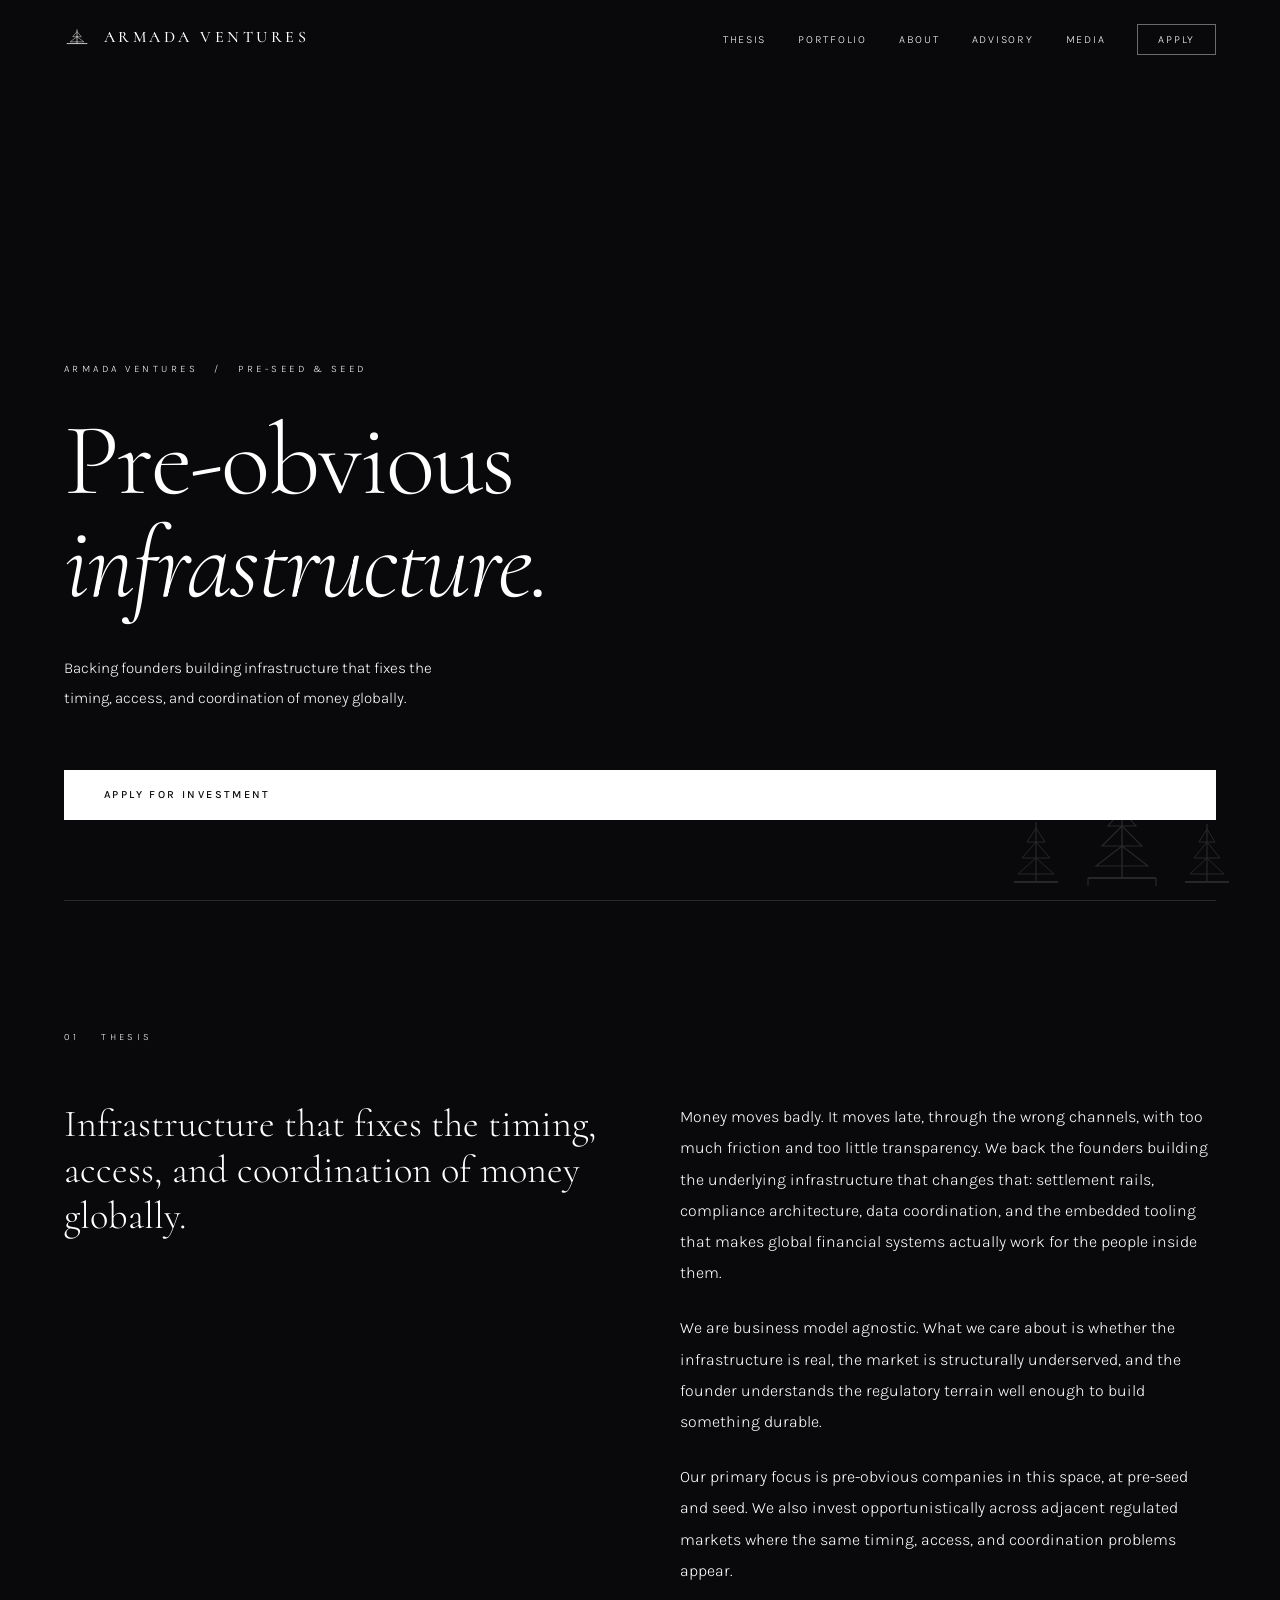
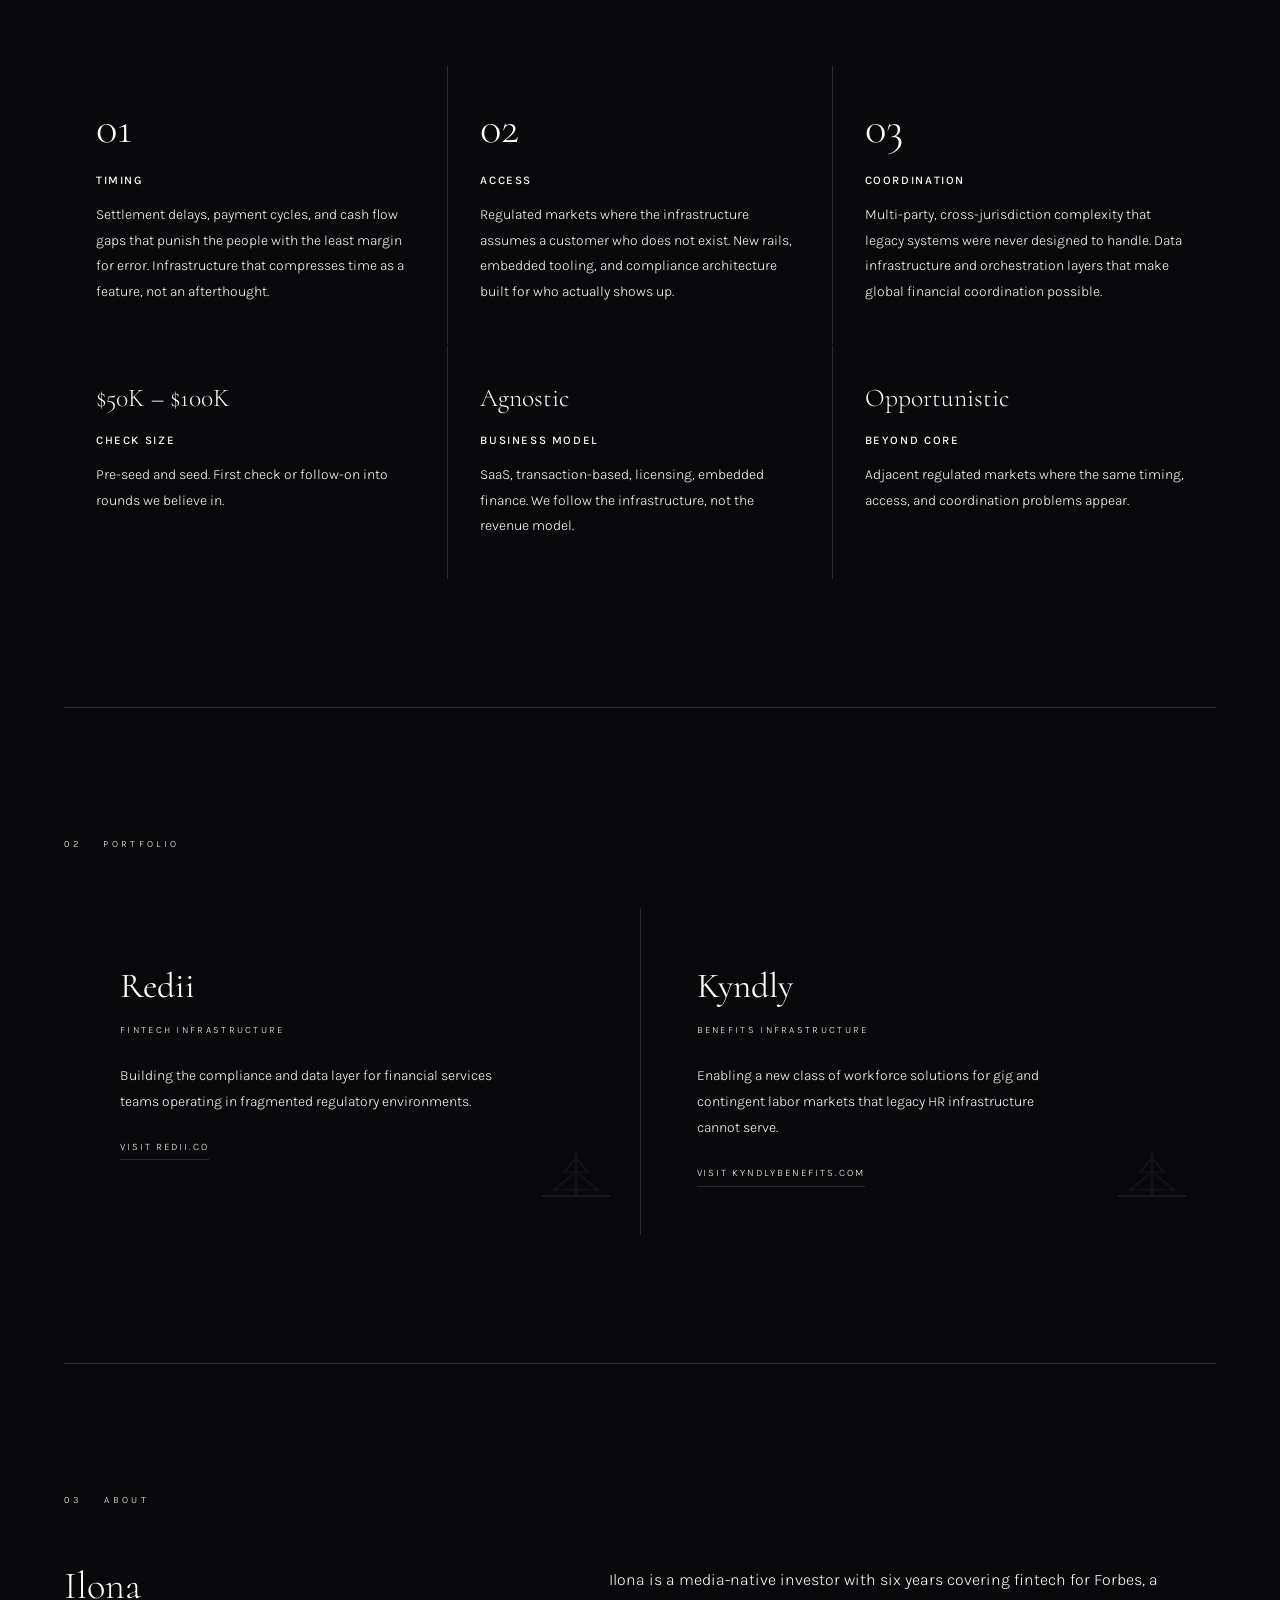
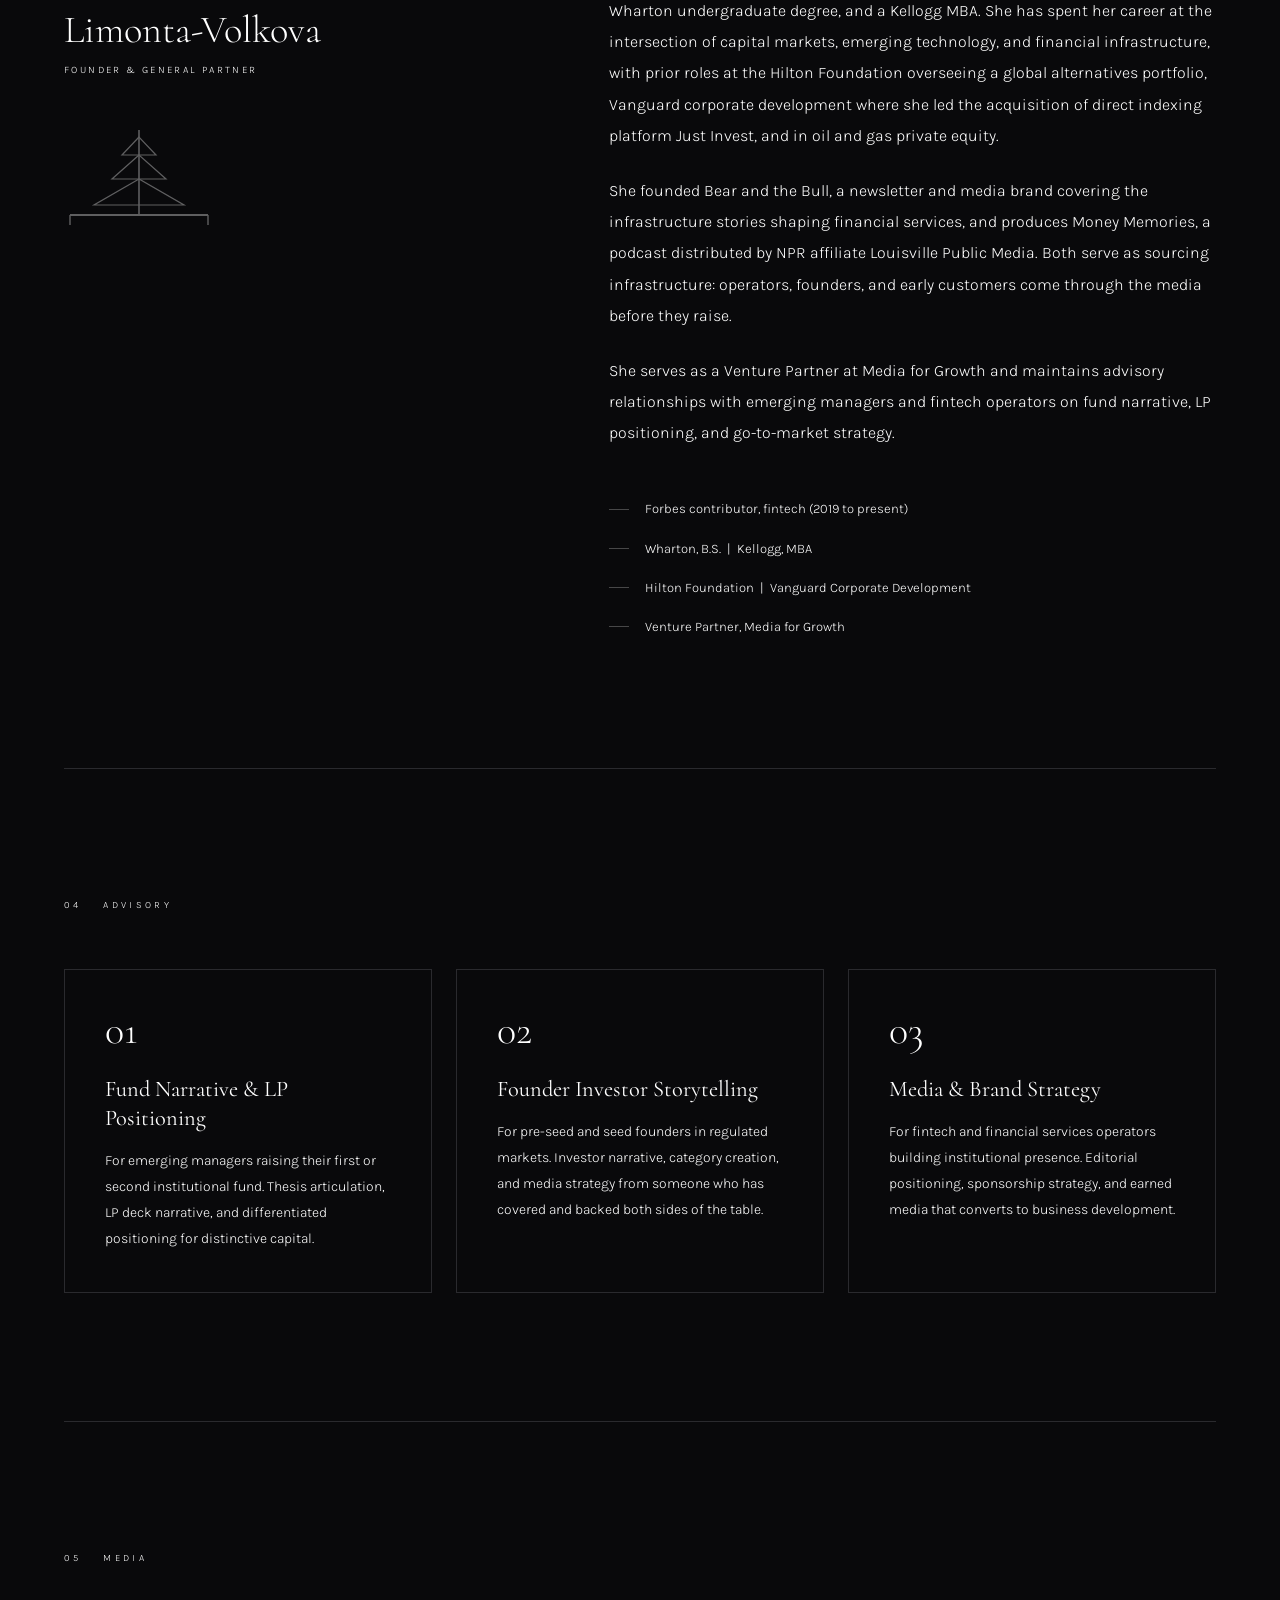
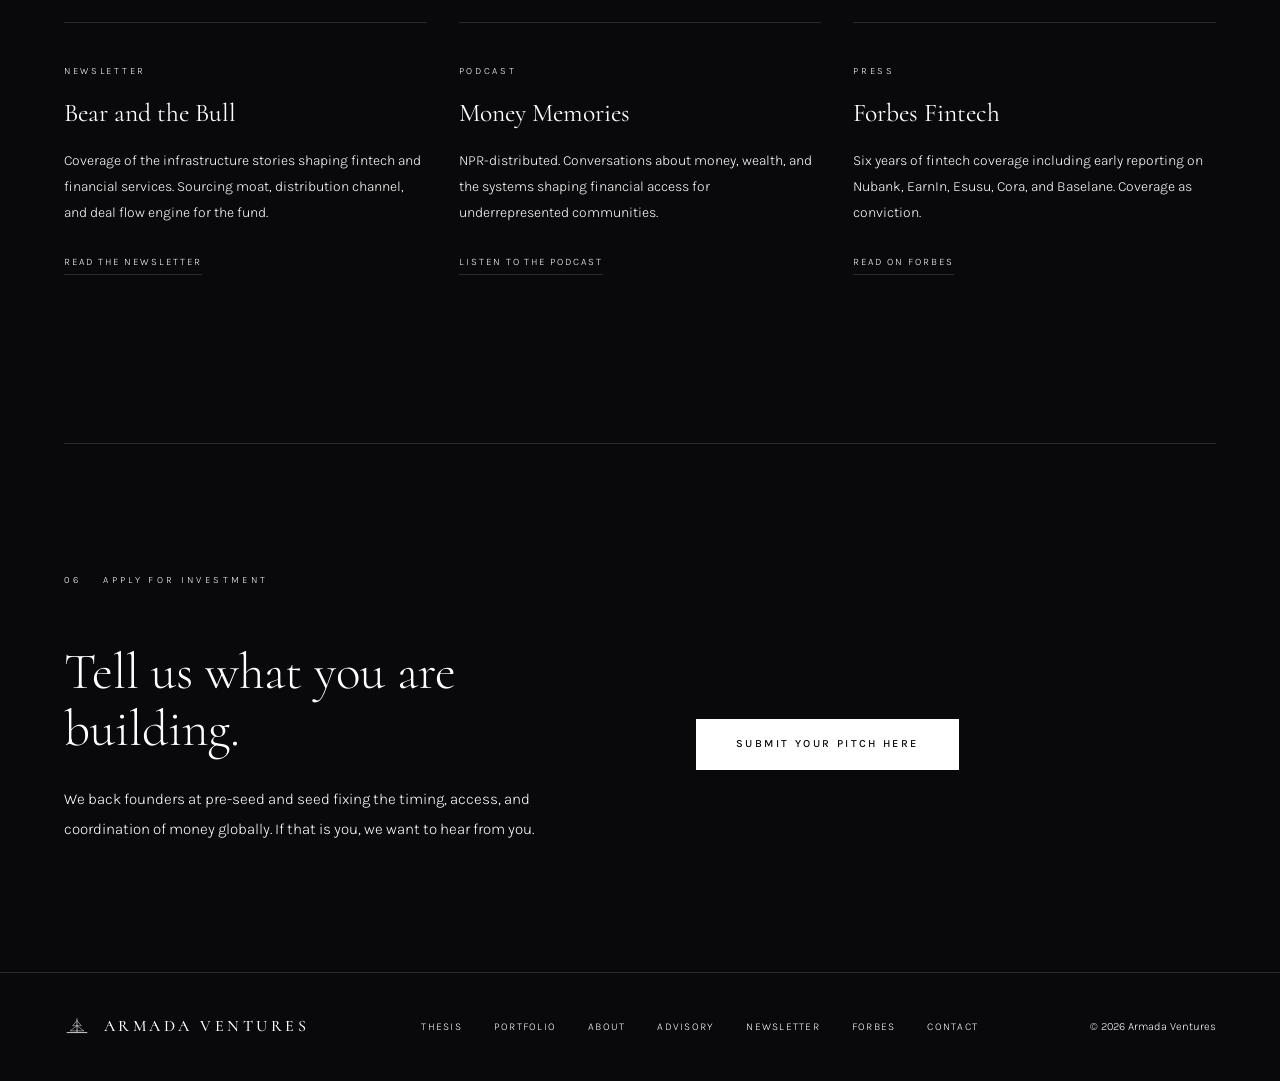
==== index 2.html @ 06c36dd4 "Add files via upload" ====
<!doctype html>
<html lang="en">
  <head>
    <meta charset="UTF-8" />
    <meta name="viewport" content="width=device-width, initial-scale=1.0" />
    <title>Armada Ventures</title>
    <meta
      name="description"
      content="Pre-seed and seed investment in pre-obvious infrastructure across regulated, overlooked markets."
    />
    <link rel="preconnect" href="https://fonts.googleapis.com" />
    <link rel="preconnect" href="https://fonts.gstatic.com" crossorigin />
    <link
      href="https://fonts.googleapis.com/css2?family=Cormorant:ital,wght@0,300;0,400;0,500;1,300;1,400&family=Karla:wght@300;400;500&display=swap"
      rel="stylesheet"
    />
    <style>
      *,
      *::before,
      *::after {
        box-sizing: border-box;
        margin: 0;
        padding: 0;
      }
      :root {
        --bg: #09090b;
        --surface: #111113;
        --border: #2a2a2e;
        --text: #ffffff;
        --muted: #ffffff;
        --faint: #ffffff;
      }
      html {
        scroll-behavior: smooth;
      }
      body {
        background: var(--bg);
        color: var(--text);
        font-family: "Karla", sans-serif;
        font-weight: 300;
        font-size: 16px;
        line-height: 1.7;
        -webkit-font-smoothing: antialiased;
      }

      /* ── NAV ── */
      nav#main-nav {
        position: fixed;
        top: 0;
        left: 0;
        right: 0;
        z-index: 1000;
        display: flex;
        align-items: center;
        justify-content: space-between;
        padding: 1.5rem 4rem;
        border-bottom: 1px solid transparent;
        transition:
          background 0.4s,
          border-color 0.4s;
        background: transparent; /* explicit so Jekyll theme can't bleed in */
      }
      nav#main-nav.scrolled {
        background: rgba(9, 9, 11, 0.95);
        backdrop-filter: blur(16px);
        border-color: var(--border);
      }
      .nav-logo {
        height: 28px;
        width: auto;
        display: block;
      }
      .footer-logo {
        height: 22px;
        width: auto;
        display: block;
        opacity: 0.55;
        transition: opacity 0.2s;
      }
      .footer-brand:hover .footer-logo {
        opacity: 0.8;
      }
      .nav-brand {
        display: flex;
        align-items: center;
        gap: 0.85rem;
        text-decoration: none;
        color: var(--text);
        flex-shrink: 0;
      }
      .nav-brand-name {
        font-family: "Cormorant", serif;
        font-weight: 500;
        font-size: 1rem;
        letter-spacing: 0.22em;
        text-transform: uppercase;
      }
      .nav-links {
        display: flex;
        gap: 2rem;
        list-style: none;
        align-items: center;
      }
      .nav-links a {
        font-size: 0.68rem;
        letter-spacing: 0.16em;
        text-transform: uppercase;
        color: var(--muted);
        text-decoration: none;
        transition: color 0.2s;
        white-space: nowrap;
      }
      .nav-links a:hover {
        color: var(--text);
      }
      .nav-apply {
        font-size: 0.68rem;
        letter-spacing: 0.16em;
        text-transform: uppercase;
        color: var(--text);
        border: 1px solid rgba(255, 255, 255, 0.4);
        padding: 0.5rem 1.25rem;
        text-decoration: none;
        transition:
          background 0.2s,
          color 0.2s;
        white-space: nowrap;
      }
      .nav-apply:hover {
        background: var(--text);
        color: var(--bg);
      }

      .hero {
        min-height: 100vh;
        display: flex;
        flex-direction: column;
        justify-content: flex-end;
        padding: 8rem 4rem 5rem;
        position: relative;
        overflow: hidden;
      }
      .hero-fleet {
        position: absolute;
        bottom: 0;
        right: 0;
        display: flex;
        align-items: flex-end;
        gap: 1.5rem;
        padding-right: 3rem;
        opacity: 0.12;
        pointer-events: none;
      }
      .hero-eyebrow {
        font-size: 0.62rem;
        letter-spacing: 0.35em;
        text-transform: uppercase;
        color: var(--muted);
        margin-bottom: 2rem;
      }
      .hero-headline {
        font-family: "Cormorant", serif;
        font-weight: 300;
        font-size: clamp(3.5rem, 8vw, 8rem);
        line-height: 1;
        letter-spacing: -0.02em;
        max-width: 900px;
        margin-bottom: 2.5rem;
        color: #ffffff;
      }
      .hero-headline em {
        font-style: italic;
      }
      .hero-sub {
        font-size: 0.95rem;
        color: var(--muted);
        max-width: 400px;
        margin-bottom: 3.5rem;
        line-height: 1.95;
      }
      .btn-primary {
        display: inline-block;
        font-size: 0.68rem;
        letter-spacing: 0.22em;
        text-transform: uppercase;
        background: #ffffff;
        color: #09090b;
        padding: 1rem 2.5rem;
        text-decoration: none;
        font-weight: 500;
        transition: opacity 0.2s;
      }
      .btn-primary:hover {
        opacity: 0.82;
      }
      section {
        padding: 8rem 4rem;
      }
      hr.divider {
        border: none;
        border-top: 1px solid var(--border);
        margin: 0 4rem;
      }
      .section-label {
        font-size: 0.6rem;
        letter-spacing: 0.35em;
        text-transform: uppercase;
        color: var(--muted);
        margin-bottom: 3.5rem;
      }
      .thesis-grid {
        display: grid;
        grid-template-columns: 1fr 1fr;
        gap: 5rem;
        align-items: start;
      }
      .thesis-statement {
        font-family: "Cormorant", serif;
        font-weight: 300;
        font-size: clamp(1.9rem, 3vw, 2.9rem);
        line-height: 1.2;
        color: #ffffff;
      }
      .thesis-body {
        color: var(--muted);
        line-height: 1.95;
      }
      .thesis-body p + p {
        margin-top: 1.5rem;
      }
      .pillars {
        margin-top: 5rem;
        display: grid;
        grid-template-columns: repeat(3, 1fr);
        gap: 1px;
        background: var(--border);
      }
      .pillar {
        background: var(--bg);
        padding: 2.5rem 2rem;
      }
      .pillar-num {
        font-family: "Cormorant", serif;
        font-size: 2.8rem;
        font-weight: 300;
        color: var(--faint);
        line-height: 1;
        margin-bottom: 1.25rem;
      }
      .pillar-title {
        font-size: 0.72rem;
        letter-spacing: 0.14em;
        text-transform: uppercase;
        font-weight: 500;
        margin-bottom: 0.75rem;
        color: #ffffff;
      }
      .pillar-text {
        font-size: 0.875rem;
        color: var(--muted);
        line-height: 1.82;
      }
      .portfolio-grid {
        display: grid;
        grid-template-columns: repeat(2, 1fr);
        gap: 1px;
        background: var(--border);
        margin-top: 3.5rem;
      }
      .portfolio-card {
        background: var(--bg);
        padding: 3rem 3.5rem;
        transition: background 0.25s;
        position: relative;
        overflow: hidden;
      }
      .portfolio-card:hover {
        background: var(--surface);
      }
      .portfolio-card-ship {
        position: absolute;
        bottom: 1rem;
        right: 1.5rem;
        opacity: 0.06;
        pointer-events: none;
      }
      .portfolio-name {
        font-family: "Cormorant", serif;
        font-size: 2.2rem;
        font-weight: 400;
        margin-bottom: 0.4rem;
        color: #ffffff;
      }
      .portfolio-name a {
        color: #ffffff;
        text-decoration: none;
      }
      .portfolio-name a:hover {
        opacity: 0.7;
      }
      .portfolio-sector {
        font-size: 0.6rem;
        letter-spacing: 0.24em;
        text-transform: uppercase;
        color: var(--muted);
      }
      .portfolio-desc {
        margin-top: 1.5rem;
        font-size: 0.875rem;
        color: var(--muted);
        line-height: 1.88;
        max-width: 380px;
      }
      .portfolio-link {
        display: inline-block;
        margin-top: 1.5rem;
        font-size: 0.62rem;
        letter-spacing: 0.2em;
        text-transform: uppercase;
        color: var(--muted);
        text-decoration: none;
        border-bottom: 1px solid var(--border);
        padding-bottom: 0.2rem;
        transition:
          color 0.2s,
          border-color 0.2s;
      }
      .portfolio-link:hover {
        color: #ffffff;
        border-color: #ffffff;
      }
      .about-grid {
        display: grid;
        grid-template-columns: 5fr 7fr;
        gap: 7rem;
        align-items: start;
      }
      .about-name {
        font-family: "Cormorant", serif;
        font-weight: 300;
        font-size: clamp(2rem, 3vw, 2.8rem);
        line-height: 1.15;
        margin-bottom: 0.6rem;
        color: #ffffff;
      }
      .about-role {
        font-size: 0.62rem;
        letter-spacing: 0.24em;
        text-transform: uppercase;
        color: var(--muted);
        margin-bottom: 3rem;
      }
      .about-ship-wrap {
        opacity: 0.35;
        margin-top: 1rem;
      }
      .about-body {
        color: var(--muted);
        line-height: 1.95;
      }
      .about-body p + p {
        margin-top: 1.5rem;
      }
      .creds {
        margin-top: 3rem;
        display: flex;
        flex-direction: column;
        gap: 0.85rem;
      }
      .cred {
        display: flex;
        align-items: center;
        gap: 1rem;
        font-size: 0.82rem;
        color: var(--muted);
      }
      .cred-line {
        width: 20px;
        height: 1px;
        background: rgba(255, 255, 255, 0.25);
        flex-shrink: 0;
      }
      .advisory-grid {
        display: grid;
        grid-template-columns: repeat(3, 1fr);
        gap: 1.5rem;
        margin-top: 3.5rem;
      }
      .advisory-card {
        border: 1px solid var(--border);
        padding: 2.5rem;
      }
      .advisory-card-num {
        font-family: "Cormorant", serif;
        font-size: 2.5rem;
        font-weight: 300;
        color: var(--faint);
        line-height: 1;
        margin-bottom: 1.5rem;
      }
      .advisory-card-title {
        font-family: "Cormorant", serif;
        font-size: 1.4rem;
        font-weight: 400;
        margin-bottom: 1rem;
        line-height: 1.3;
        color: #ffffff;
      }
      .advisory-card-body {
        font-size: 0.875rem;
        color: var(--muted);
        line-height: 1.85;
      }

      /* ── MEDIA ── */
      .media-grid {
        display: grid;
        grid-template-columns: repeat(3, 1fr);
        gap: 2rem;
        margin-top: 3.5rem;
      }
      .media-item {
        padding: 2.5rem 0;
        border-top: 1px solid var(--border);
        display: flex;
        flex-direction: column;
      }
      .media-label {
        font-size: 0.6rem;
        letter-spacing: 0.28em;
        text-transform: uppercase;
        color: var(--muted);
        margin-bottom: 0.75rem;
      }
      .media-title {
        font-family: "Cormorant", serif;
        font-size: 1.6rem;
        font-weight: 400;
        margin-bottom: 0.85rem;
        color: #ffffff;
      }
      .media-desc {
        font-size: 0.875rem;
        color: var(--muted);
        line-height: 1.85;
        flex: 1;
      }
      .media-link {
        display: inline-block;
        margin-top: 1.75rem;
        font-size: 0.62rem;
        letter-spacing: 0.2em;
        text-transform: uppercase;
        color: var(--muted);
        text-decoration: none;
        border-bottom: 1px solid var(--border);
        padding-bottom: 0.2rem;
        transition:
          color 0.2s,
          border-color 0.2s;
        align-self: flex-start;
      }
      .media-link:hover {
        color: #ffffff;
        border-color: #ffffff;
      }

      .apply-inner {
        display: grid;
        grid-template-columns: 1fr 1fr;
        gap: 7rem;
        align-items: center;
      }
      .apply-headline {
        font-family: "Cormorant", serif;
        font-weight: 300;
        font-size: clamp(2.4rem, 4vw, 4rem);
        line-height: 1.1;
        color: #ffffff;
      }
      .apply-sub {
        color: var(--muted);
        font-size: 0.95rem;
        line-height: 1.95;
        margin-top: 1.75rem;
      }
      footer {
        padding: 2.5rem 4rem;
        border-top: 1px solid var(--border);
        display: flex;
        align-items: center;
        justify-content: space-between;
      }
      .footer-brand {
        display: flex;
        align-items: center;
        gap: 0.75rem;
      }
      .footer-brand-name {
        font-family: "Cormorant", serif;
        font-size: 0.85rem;
        letter-spacing: 0.2em;
        text-transform: uppercase;
        color: var(--muted);
      }
      .footer-links {
        display: flex;
        gap: 2rem;
      }
      .footer-links a {
        font-size: 0.65rem;
        letter-spacing: 0.12em;
        text-transform: uppercase;
        color: var(--muted);
        text-decoration: none;
        transition: color 0.2s;
      }
      .footer-links a:hover {
        color: var(--text);
      }
      .footer-copy {
        font-size: 0.7rem;
        color: var(--muted);
      }
      @media (max-width: 960px) {
        nav#main-nav {
          padding: 1.25rem 1.5rem;
        }
        .nav-links {
          display: none;
        }
        section {
          padding: 5rem 1.5rem;
        }
        hr.divider {
          margin: 0 1.5rem;
        }
        .hero {
          padding: 6rem 1.5rem 4rem;
        }
        .hero-fleet {
          display: none;
        }
        .thesis-grid,
        .about-grid,
        .apply-inner {
          grid-template-columns: 1fr;
          gap: 3rem;
        }
        .pillars,
        .portfolio-grid,
        .advisory-grid,
        .media-grid {
          grid-template-columns: 1fr;
        }
        footer {
          flex-direction: column;
          gap: 1.5rem;
          text-align: center;
        }
        .footer-links {
          flex-wrap: wrap;
          justify-content: center;
        }
      }
    </style>
  </head>
  <body>
    <nav id="main-nav">
      <a href="#home" class="nav-brand">
        <svg width="26" height="18" viewBox="0 0 60 42" fill="none">
          <line
            x1="30"
            y1="1"
            x2="30"
            y2="34"
            stroke="#FFFFFF"
            stroke-width="1.5"
          />
          <path
            d="M30 6 L20 18 L30 18 L40 18Z"
            stroke="#FFFFFF"
            stroke-width="1.1"
            fill="none"
          />
          <path
            d="M30 18 L14 30 L30 30 L46 30Z"
            stroke="#FFFFFF"
            stroke-width="1.1"
            fill="none"
          />
          <line
            x1="6"
            y1="34"
            x2="54"
            y2="34"
            stroke="#FFFFFF"
            stroke-width="1.8"
          />
        </svg>
        <span class="nav-brand-name">Armada Ventures</span>
      </a>
      <ul class="nav-links">
        <li><a href="#thesis">Thesis</a></li>
        <li><a href="#portfolio">Portfolio</a></li>
        <li><a href="#about">About</a></li>
        <li><a href="#advisory">Advisory</a></li>
        <li><a href="#media">Media</a></li>
        <li><a href="#apply" class="nav-apply">Apply</a></li>
      </ul>
    </nav>

    <section class="hero" id="home">
      <div class="hero-fleet" aria-hidden="true">
        <svg width="52" height="80" viewBox="0 0 52 80" fill="none">
          <line
            x1="26"
            y1="2"
            x2="26"
            y2="62"
            stroke="#FFFFFF"
            stroke-width="1.2"
          />
          <path
            d="M26 8 L17 22 L26 22 L35 22Z"
            stroke="#FFFFFF"
            stroke-width="1"
            fill="none"
          />
          <path
            d="M26 22 L12 38 L26 38 L40 38Z"
            stroke="#FFFFFF"
            stroke-width="1"
            fill="none"
          />
          <path
            d="M26 38 L8 54 L26 54 L44 54Z"
            stroke="#FFFFFF"
            stroke-width="1"
            fill="none"
          />
          <line
            x1="4"
            y1="62"
            x2="48"
            y2="62"
            stroke="#FFFFFF"
            stroke-width="1.8"
          />
        </svg>
        <svg width="72" height="110" viewBox="0 0 72 110" fill="none">
          <line
            x1="36"
            y1="2"
            x2="36"
            y2="88"
            stroke="#FFFFFF"
            stroke-width="1.4"
          />
          <path
            d="M36 7 L26 20 L36 20 L46 20Z"
            stroke="#FFFFFF"
            stroke-width="1.1"
            fill="none"
          />
          <path
            d="M36 20 L22 36 L36 36 L50 36Z"
            stroke="#FFFFFF"
            stroke-width="1.1"
            fill="none"
          />
          <path
            d="M36 36 L16 56 L36 56 L56 56Z"
            stroke="#FFFFFF"
            stroke-width="1.1"
            fill="none"
          />
          <path
            d="M36 56 L10 76 L36 76 L62 76Z"
            stroke="#FFFFFF"
            stroke-width="1.1"
            fill="none"
          />
          <line
            x1="2"
            y1="88"
            x2="70"
            y2="88"
            stroke="#FFFFFF"
            stroke-width="2"
          />
          <line
            x1="2"
            y1="88"
            x2="2"
            y2="96"
            stroke="#FFFFFF"
            stroke-width="1.2"
          />
          <line
            x1="70"
            y1="88"
            x2="70"
            y2="96"
            stroke="#FFFFFF"
            stroke-width="1.2"
          />
        </svg>
        <svg width="50" height="78" viewBox="0 0 50 78" fill="none">
          <line
            x1="25"
            y1="2"
            x2="25"
            y2="60"
            stroke="#FFFFFF"
            stroke-width="1.2"
          />
          <path
            d="M25 7 L17 20 L25 20 L33 20Z"
            stroke="#FFFFFF"
            stroke-width="1"
            fill="none"
          />
          <path
            d="M25 20 L12 36 L25 36 L38 36Z"
            stroke="#FFFFFF"
            stroke-width="1"
            fill="none"
          />
          <path
            d="M25 36 L8 52 L25 52 L42 52Z"
            stroke="#FFFFFF"
            stroke-width="1"
            fill="none"
          />
          <line
            x1="3"
            y1="60"
            x2="47"
            y2="60"
            stroke="#FFFFFF"
            stroke-width="1.8"
          />
        </svg>
      </div>
      <p class="hero-eyebrow">
        Armada Ventures &nbsp;&nbsp;/&nbsp;&nbsp; Pre-seed &amp; Seed
      </p>
      <h1 class="hero-headline">Pre-obvious<br /><em>infrastructure.</em></h1>
      <p class="hero-sub">
        Backing founders building infrastructure that fixes the timing, access,
        and coordination of money globally.
      </p>
      <a href="#apply" class="btn-primary">Apply for Investment</a>
    </section>

    <hr class="divider" />

    <section id="thesis">
      <p class="section-label">01 &nbsp;&nbsp; Thesis</p>
      <div class="thesis-grid">
        <h2 class="thesis-statement">
          Infrastructure that fixes the timing, access, and coordination of
          money globally.
        </h2>
        <div class="thesis-body">
          <p>
            Money moves badly. It moves late, through the wrong channels, with
            too much friction and too little transparency. We back the founders
            building the underlying infrastructure that changes that: settlement
            rails, compliance architecture, data coordination, and the embedded
            tooling that makes global financial systems actually work for the
            people inside them.
          </p>
          <p>
            We are business model agnostic. What we care about is whether the
            infrastructure is real, the market is structurally underserved, and
            the founder understands the regulatory terrain well enough to build
            something durable.
          </p>
          <p>
            Our primary focus is pre-obvious companies in this space, at
            pre-seed and seed. We also invest opportunistically across adjacent
            regulated markets where the same timing, access, and coordination
            problems appear.
          </p>
        </div>
      </div>
      <div class="pillars">
        <div class="pillar">
          <div class="pillar-num">01</div>
          <div class="pillar-title">Timing</div>
          <p class="pillar-text">
            Settlement delays, payment cycles, and cash flow gaps that punish
            the people with the least margin for error. Infrastructure that
            compresses time as a feature, not an afterthought.
          </p>
        </div>
        <div class="pillar">
          <div class="pillar-num">02</div>
          <div class="pillar-title">Access</div>
          <p class="pillar-text">
            Regulated markets where the infrastructure assumes a customer who
            does not exist. New rails, embedded tooling, and compliance
            architecture built for who actually shows up.
          </p>
        </div>
        <div class="pillar">
          <div class="pillar-num">03</div>
          <div class="pillar-title">Coordination</div>
          <p class="pillar-text">
            Multi-party, cross-jurisdiction complexity that legacy systems were
            never designed to handle. Data infrastructure and orchestration
            layers that make global financial coordination possible.
          </p>
        </div>
      </div>
      <div class="pillars" style="margin-top: 1px">
        <div class="pillar">
          <div
            class="pillar-num"
            style="font-size: 1.6rem; color: var(--muted)"
          >
            $50K &ndash; $100K
          </div>
          <div class="pillar-title">Check size</div>
          <p class="pillar-text">
            Pre-seed and seed. First check or follow-on into rounds we believe
            in.
          </p>
        </div>
        <div class="pillar">
          <div
            class="pillar-num"
            style="font-size: 1.6rem; color: var(--muted)"
          >
            Agnostic
          </div>
          <div class="pillar-title">Business model</div>
          <p class="pillar-text">
            SaaS, transaction-based, licensing, embedded finance. We follow the
            infrastructure, not the revenue model.
          </p>
        </div>
        <div class="pillar">
          <div
            class="pillar-num"
            style="font-size: 1.6rem; color: var(--muted)"
          >
            Opportunistic
          </div>
          <div class="pillar-title">Beyond core</div>
          <!-- FIXED: was missing closing > on this tag -->
          <p class="pillar-text">
            Adjacent regulated markets where the same timing, access, and
            coordination problems appear.
          </p>
        </div>
      </div>
    </section>

    <hr class="divider" />

    <section id="portfolio">
      <p class="section-label">02 &nbsp;&nbsp; Portfolio</p>
      <div class="portfolio-grid">
        <div class="portfolio-card">
          <div class="portfolio-card-ship" aria-hidden="true">
            <svg width="80" height="60" viewBox="0 0 80 60" fill="none">
              <line
                x1="40"
                y1="2"
                x2="40"
                y2="46"
                stroke="#FFFFFF"
                stroke-width="1.5"
              />
              <path
                d="M40 8 L28 22 L40 22 L52 22Z"
                stroke="#FFFFFF"
                stroke-width="1.2"
                fill="none"
              />
              <path
                d="M40 22 L18 40 L40 40 L62 40Z"
                stroke="#FFFFFF"
                stroke-width="1.2"
                fill="none"
              />
              <line
                x1="6"
                y1="46"
                x2="74"
                y2="46"
                stroke="#FFFFFF"
                stroke-width="2"
              />
            </svg>
          </div>
          <h3 class="portfolio-name">
            <a href="https://www.redii.co/" target="_blank" rel="noopener"
              >Redii</a
            >
          </h3>
          <p class="portfolio-sector">Fintech Infrastructure</p>
          <p class="portfolio-desc">
            Building the compliance and data layer for financial services teams
            operating in fragmented regulatory environments.
          </p>
          <a
            href="https://www.redii.co/"
            target="_blank"
            rel="noopener"
            class="portfolio-link"
            >Visit redii.co</a
          >
        </div>
        <div class="portfolio-card">
          <div class="portfolio-card-ship" aria-hidden="true">
            <svg width="80" height="60" viewBox="0 0 80 60" fill="none">
              <line
                x1="40"
                y1="2"
                x2="40"
                y2="46"
                stroke="#FFFFFF"
                stroke-width="1.5"
              />
              <path
                d="M40 8 L28 22 L40 22 L52 22Z"
                stroke="#FFFFFF"
                stroke-width="1.2"
                fill="none"
              />
              <path
                d="M40 22 L18 40 L40 40 L62 40Z"
                stroke="#FFFFFF"
                stroke-width="1.2"
                fill="none"
              />
              <line
                x1="6"
                y1="46"
                x2="74"
                y2="46"
                stroke="#FFFFFF"
                stroke-width="2"
              />
            </svg>
          </div>
          <h3 class="portfolio-name">
            <a href="https://kyndlybenefits.com/" target="_blank" rel="noopener"
              >Kyndly</a
            >
          </h3>
          <p class="portfolio-sector">Benefits Infrastructure</p>
          <p class="portfolio-desc">
            Enabling a new class of workforce solutions for gig and contingent
            labor markets that legacy HR infrastructure cannot serve.
          </p>
          <a
            href="https://kyndlybenefits.com/"
            target="_blank"
            rel="noopener"
            class="portfolio-link"
            >Visit kyndlybenefits.com</a
          >
        </div>
      </div>
    </section>

    <hr class="divider" />

    <section id="about">
      <p class="section-label">03 &nbsp;&nbsp; About</p>
      <div class="about-grid">
        <div>
          <h2 class="about-name">Ilona<br />Limonta-Volkova</h2>
          <p class="about-role">Founder &amp; General Partner</p>
          <div class="about-ship-wrap" aria-hidden="true">
            <svg width="150" height="110" viewBox="0 0 150 110" fill="none">
              <line
                x1="75"
                y1="3"
                x2="75"
                y2="88"
                stroke="#FFFFFF"
                stroke-width="1.6"
              />
              <path
                d="M75 10 L58 28 L75 28 L92 28Z"
                stroke="#FFFFFF"
                stroke-width="1.2"
                fill="none"
              />
              <path
                d="M75 28 L48 52 L75 52 L102 52Z"
                stroke="#FFFFFF"
                stroke-width="1.2"
                fill="none"
              />
              <path
                d="M75 52 L30 78 L75 78 L120 78Z"
                stroke="#FFFFFF"
                stroke-width="1.2"
                fill="none"
              />
              <line
                x1="6"
                y1="88"
                x2="144"
                y2="88"
                stroke="#FFFFFF"
                stroke-width="2.2"
              />
              <line
                x1="6"
                y1="88"
                x2="6"
                y2="98"
                stroke="#FFFFFF"
                stroke-width="1.4"
              />
              <line
                x1="144"
                y1="88"
                x2="144"
                y2="98"
                stroke="#FFFFFF"
                stroke-width="1.4"
              />
            </svg>
          </div>
        </div>
        <div class="about-body">
          <p>
            Ilona is a media-native investor with six years covering fintech for
            Forbes, a Wharton undergraduate degree, and a Kellogg MBA. She has
            spent her career at the intersection of capital markets, emerging
            technology, and financial infrastructure, with prior roles at the
            Hilton Foundation overseeing a global alternatives portfolio,
            Vanguard corporate development where she led the acquisition of
            direct indexing platform Just Invest, and in oil and gas private
            equity.
          </p>
          <p>
            She founded Bear and the Bull, a newsletter and media brand covering
            the infrastructure stories shaping financial services, and produces
            Money Memories, a podcast distributed by NPR affiliate Louisville
            Public Media. Both serve as sourcing infrastructure: operators,
            founders, and early customers come through the media before they
            raise.
          </p>
          <p>
            She serves as a Venture Partner at Media for Growth and maintains
            advisory relationships with emerging managers and fintech operators
            on fund narrative, LP positioning, and go-to-market strategy.
          </p>
          <div class="creds">
            <div class="cred">
              <div class="cred-line"></div>
              Forbes contributor, fintech (2019 to present)
            </div>
            <div class="cred">
              <div class="cred-line"></div>
              Wharton, B.S. &nbsp;|&nbsp; Kellogg, MBA
            </div>
            <div class="cred">
              <div class="cred-line"></div>
              Hilton Foundation &nbsp;|&nbsp; Vanguard Corporate Development
            </div>
            <div class="cred">
              <div class="cred-line"></div>
              Venture Partner, Media for Growth
            </div>
          </div>
        </div>
      </div>
    </section>

    <hr class="divider" />

    <section id="advisory">
      <p class="section-label">04 &nbsp;&nbsp; Advisory</p>
      <div class="advisory-grid">
        <div class="advisory-card">
          <div class="advisory-card-num">01</div>
          <h3 class="advisory-card-title">
            Fund Narrative &amp; LP Positioning
          </h3>
          <p class="advisory-card-body">
            For emerging managers raising their first or second institutional
            fund. Thesis articulation, LP deck narrative, and differentiated
            positioning for distinctive capital.
          </p>
        </div>
        <div class="advisory-card">
          <div class="advisory-card-num">02</div>
          <h3 class="advisory-card-title">Founder Investor Storytelling</h3>
          <p class="advisory-card-body">
            For pre-seed and seed founders in regulated markets. Investor
            narrative, category creation, and media strategy from someone who
            has covered and backed both sides of the table.
          </p>
        </div>
        <div class="advisory-card">
          <div class="advisory-card-num">03</div>
          <h3 class="advisory-card-title">Media &amp; Brand Strategy</h3>
          <p class="advisory-card-body">
            For fintech and financial services operators building institutional
            presence. Editorial positioning, sponsorship strategy, and earned
            media that converts to business development.
          </p>
        </div>
      </div>
    </section>

    <hr class="divider" />

    <section id="media">
      <p class="section-label">05 &nbsp;&nbsp; Media</p>
      <div class="media-grid">
        <div class="media-item">
          <p class="media-label">Newsletter</p>
          <h3 class="media-title">Bear and the Bull</h3>
          <p class="media-desc">
            Coverage of the infrastructure stories shaping fintech and financial
            services. Sourcing moat, distribution channel, and deal flow engine
            for the fund.
          </p>
          <a
            href="https://bearandthebull.beehiiv.com"
            target="_blank"
            rel="noopener"
            class="media-link"
            >Read the newsletter</a
          >
        </div>
        <div class="media-item">
          <p class="media-label">Podcast</p>
          <h3 class="media-title">Money Memories</h3>
          <p class="media-desc">
            NPR-distributed. Conversations about money, wealth, and the systems
            shaping financial access for underrepresented communities.
          </p>
          <a
            href="https://www.louisvillepublicmedia.org/podcast/money-memories"
            target="_blank"
            rel="noopener"
            class="media-link"
            >Listen to the podcast</a
          >
        </div>
        <div class="media-item">
          <p class="media-label">Press</p>
          <h3 class="media-title">Forbes Fintech</h3>
          <p class="media-desc">
            Six years of fintech coverage including early reporting on Nubank,
            EarnIn, Esusu, Cora, and Baselane. Coverage as conviction.
          </p>
          <a
            href="https://www.forbes.com/sites/ilonalimonta-volkova/"
            target="_blank"
            rel="noopener"
            class="media-link"
            >Read on Forbes</a
          >
        </div>
      </div>
    </section>

    <hr class="divider" />

    <section id="apply">
      <p class="section-label">06 &nbsp;&nbsp; Apply for Investment</p>
      <div class="apply-inner">
        <div>
          <h2 class="apply-headline">Tell us what you are building.</h2>
          <p class="apply-sub">
            We back founders at pre-seed and seed fixing the timing, access, and
            coordination of money globally. If that is you, we want to hear from
            you.
          </p>
        </div>
        <div>
          <a
            href="https://airtable.com/appjogkR238Ws62HC/pagLpdmrn59S1AP0G/form"
            target="_blank"
            rel="noopener"
            class="btn-primary"
            >Submit your pitch here</a
          >
        </div>
      </div>
    </section>

    <footer>
      <div class="footer-brand">
        <a href="#home" class="nav-brand">
          <svg width="26" height="18" viewBox="0 0 60 42" fill="none">
            <line
              x1="30"
              y1="1"
              x2="30"
              y2="34"
              stroke="#FFFFFF"
              stroke-width="1.5"
            />
            <path
              d="M30 6 L20 18 L30 18 L40 18Z"
              stroke="#FFFFFF"
              stroke-width="1.1"
              fill="none"
            />
            <path
              d="M30 18 L14 30 L30 30 L46 30Z"
              stroke="#FFFFFF"
              stroke-width="1.1"
              fill="none"
            />
            <line
              x1="6"
              y1="34"
              x2="54"
              y2="34"
              stroke="#FFFFFF"
              stroke-width="1.8"
            />
          </svg>
          <span class="nav-brand-name">Armada Ventures</span>
        </a>
      </div>
      <nav class="footer-links" aria-label="Footer navigation">
        <a href="#thesis">Thesis</a>
        <a href="#portfolio">Portfolio</a>
        <a href="#about">About</a>
        <a href="#advisory">Advisory</a>
        <a
          href="https://bearandthebull.beehiiv.com"
          target="_blank"
          rel="noopener"
          >Newsletter</a
        >
        <a
          href="https://www.forbes.com/sites/ilonavolkova/"
          target="_blank"
          rel="noopener"
          >Forbes</a
        >
        <a href="mailto:hello@armada-ventures.com">Contact</a>
      </nav>
      <span class="footer-copy">&copy; 2026 Armada Ventures</span>
    </footer>

    <script>
      const nav = document.getElementById("main-nav");
      window.addEventListener(
        "scroll",
        () => {
          nav.classList.toggle("scrolled", window.scrollY > 50);
        },
        { passive: true },
      );
    </script>
  </body>
</html>
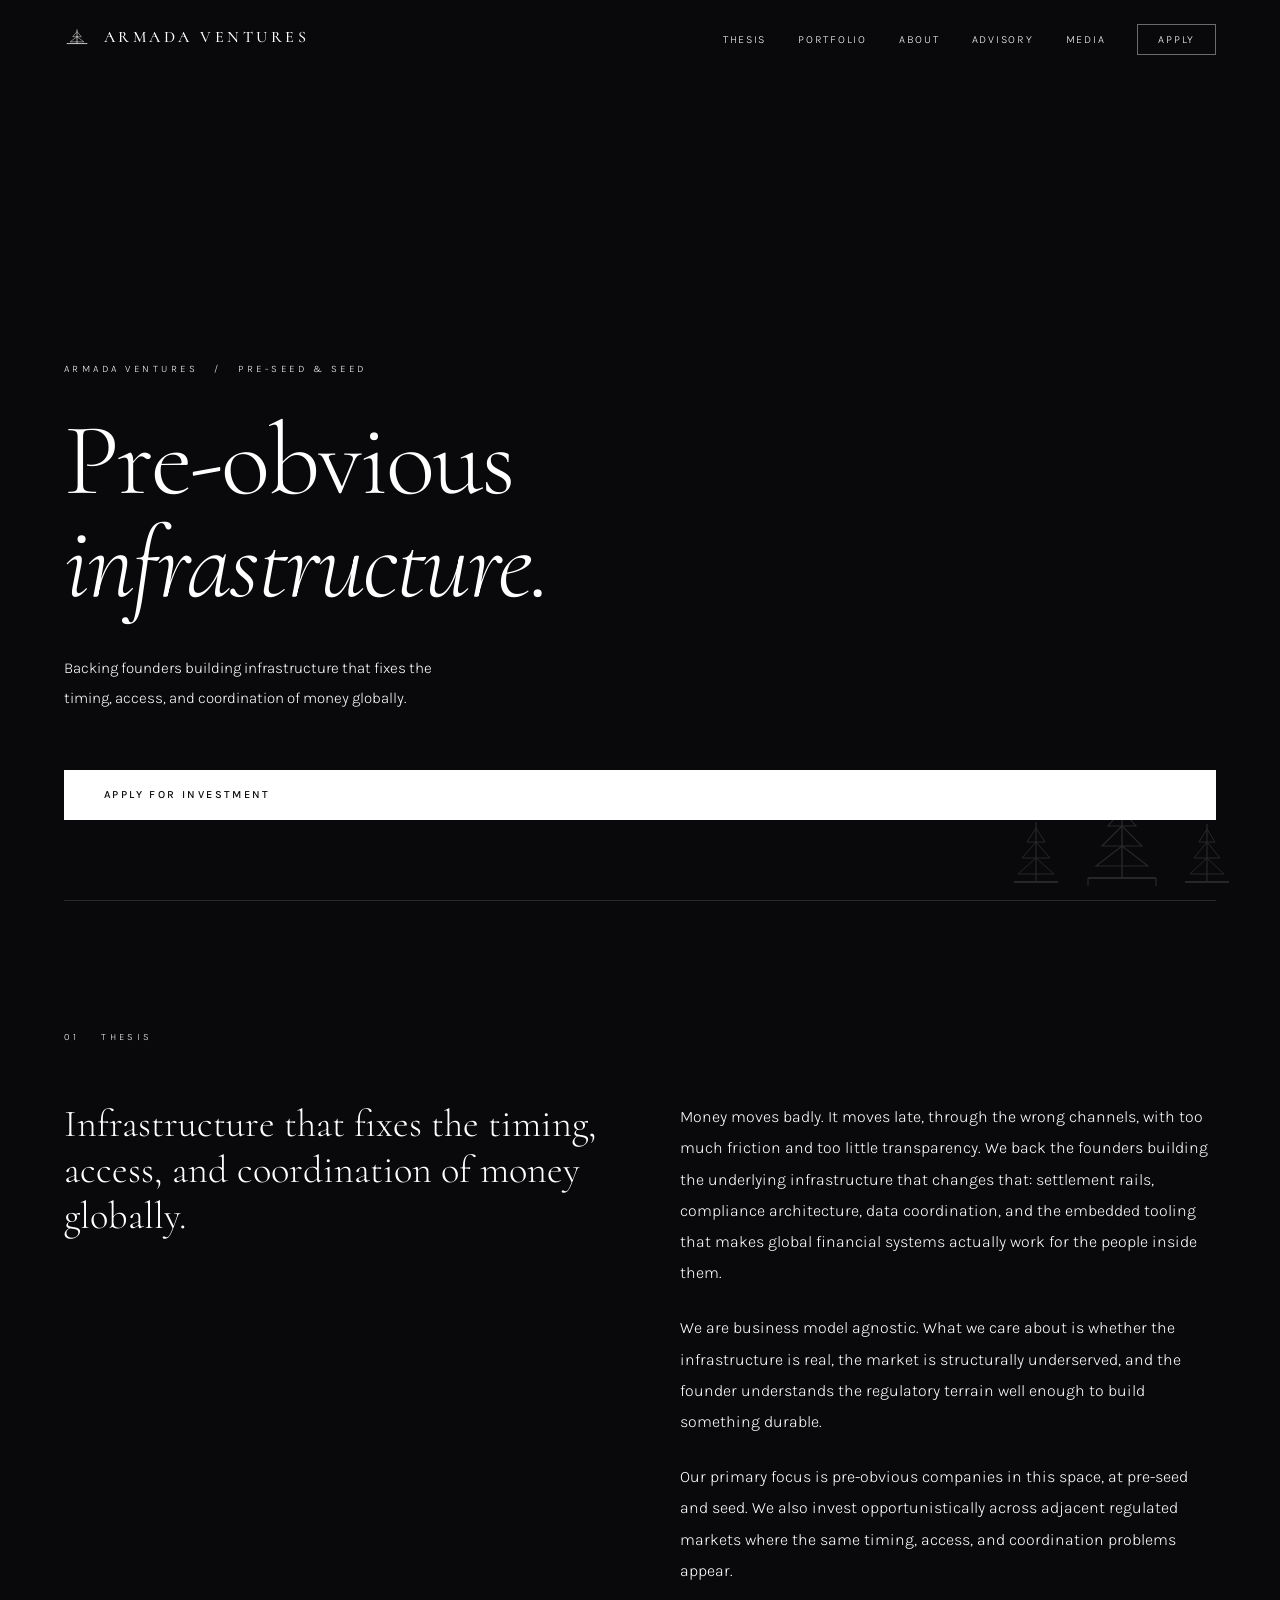
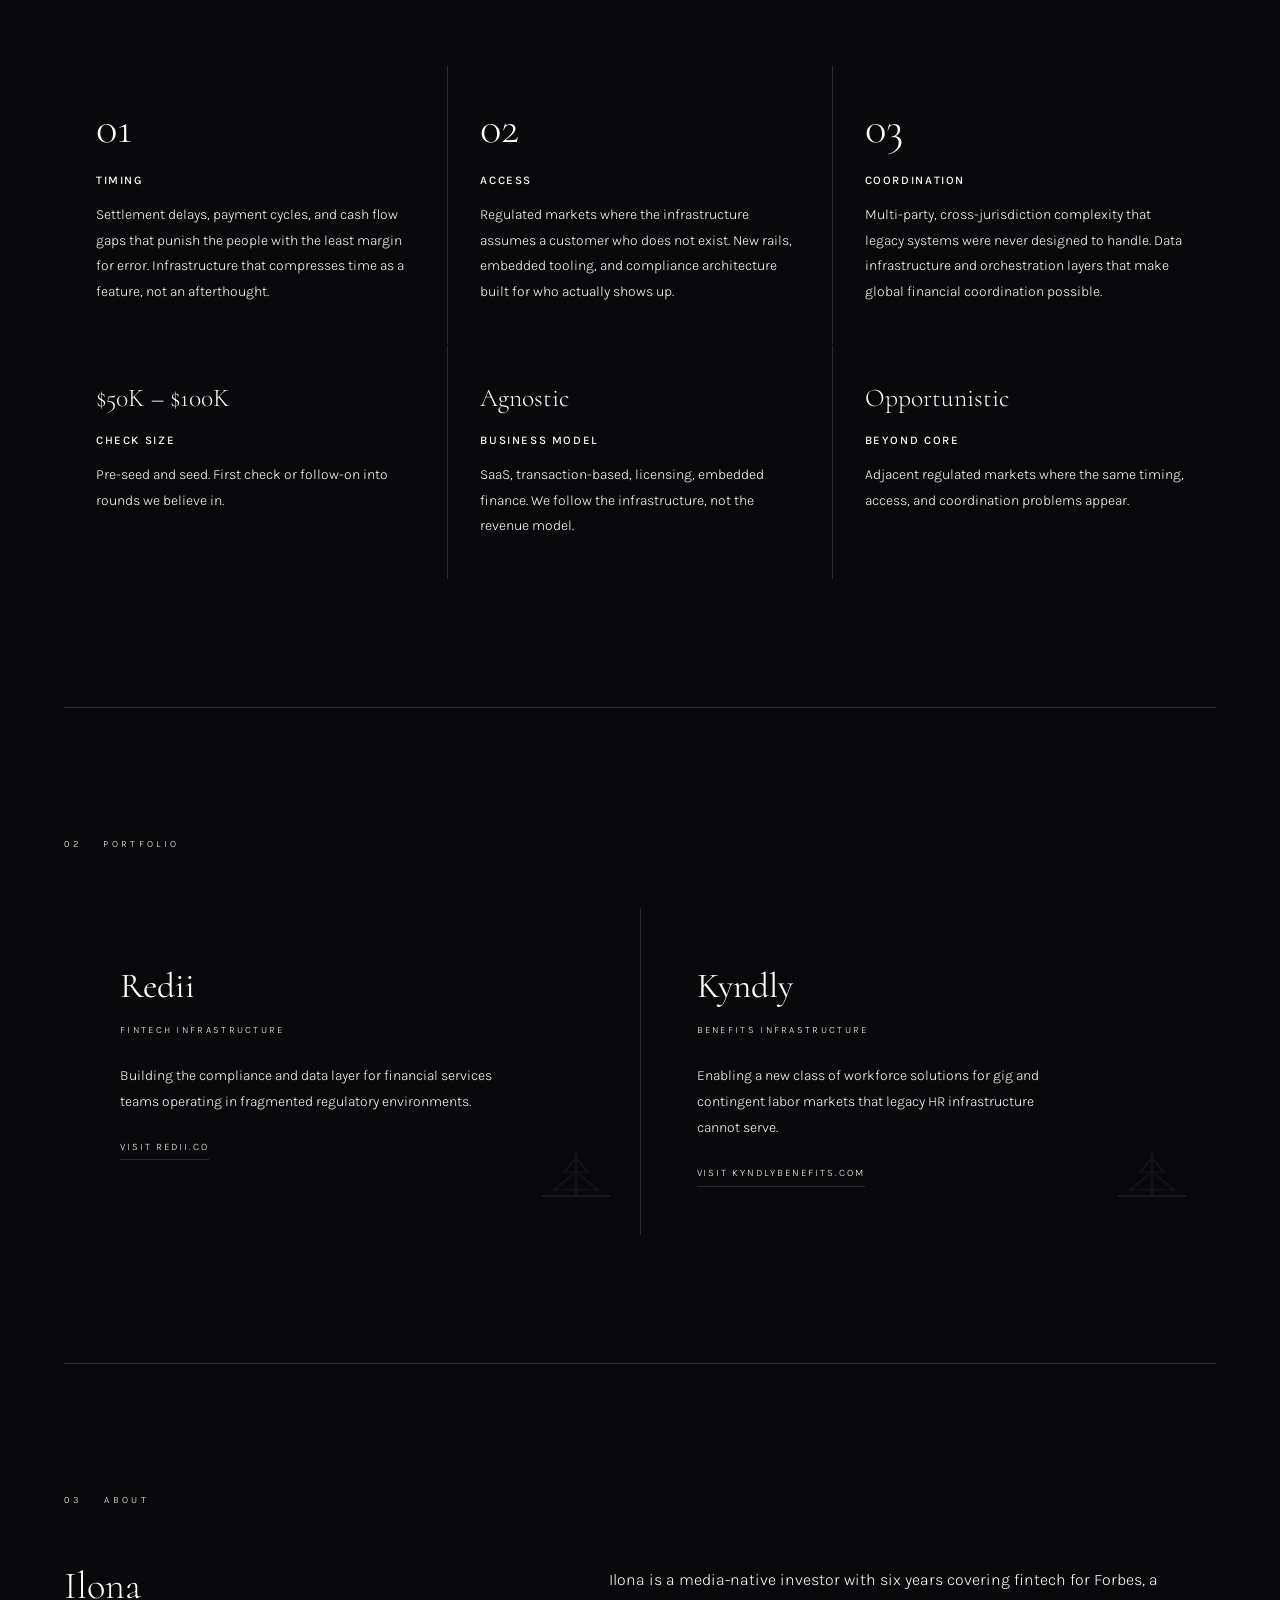
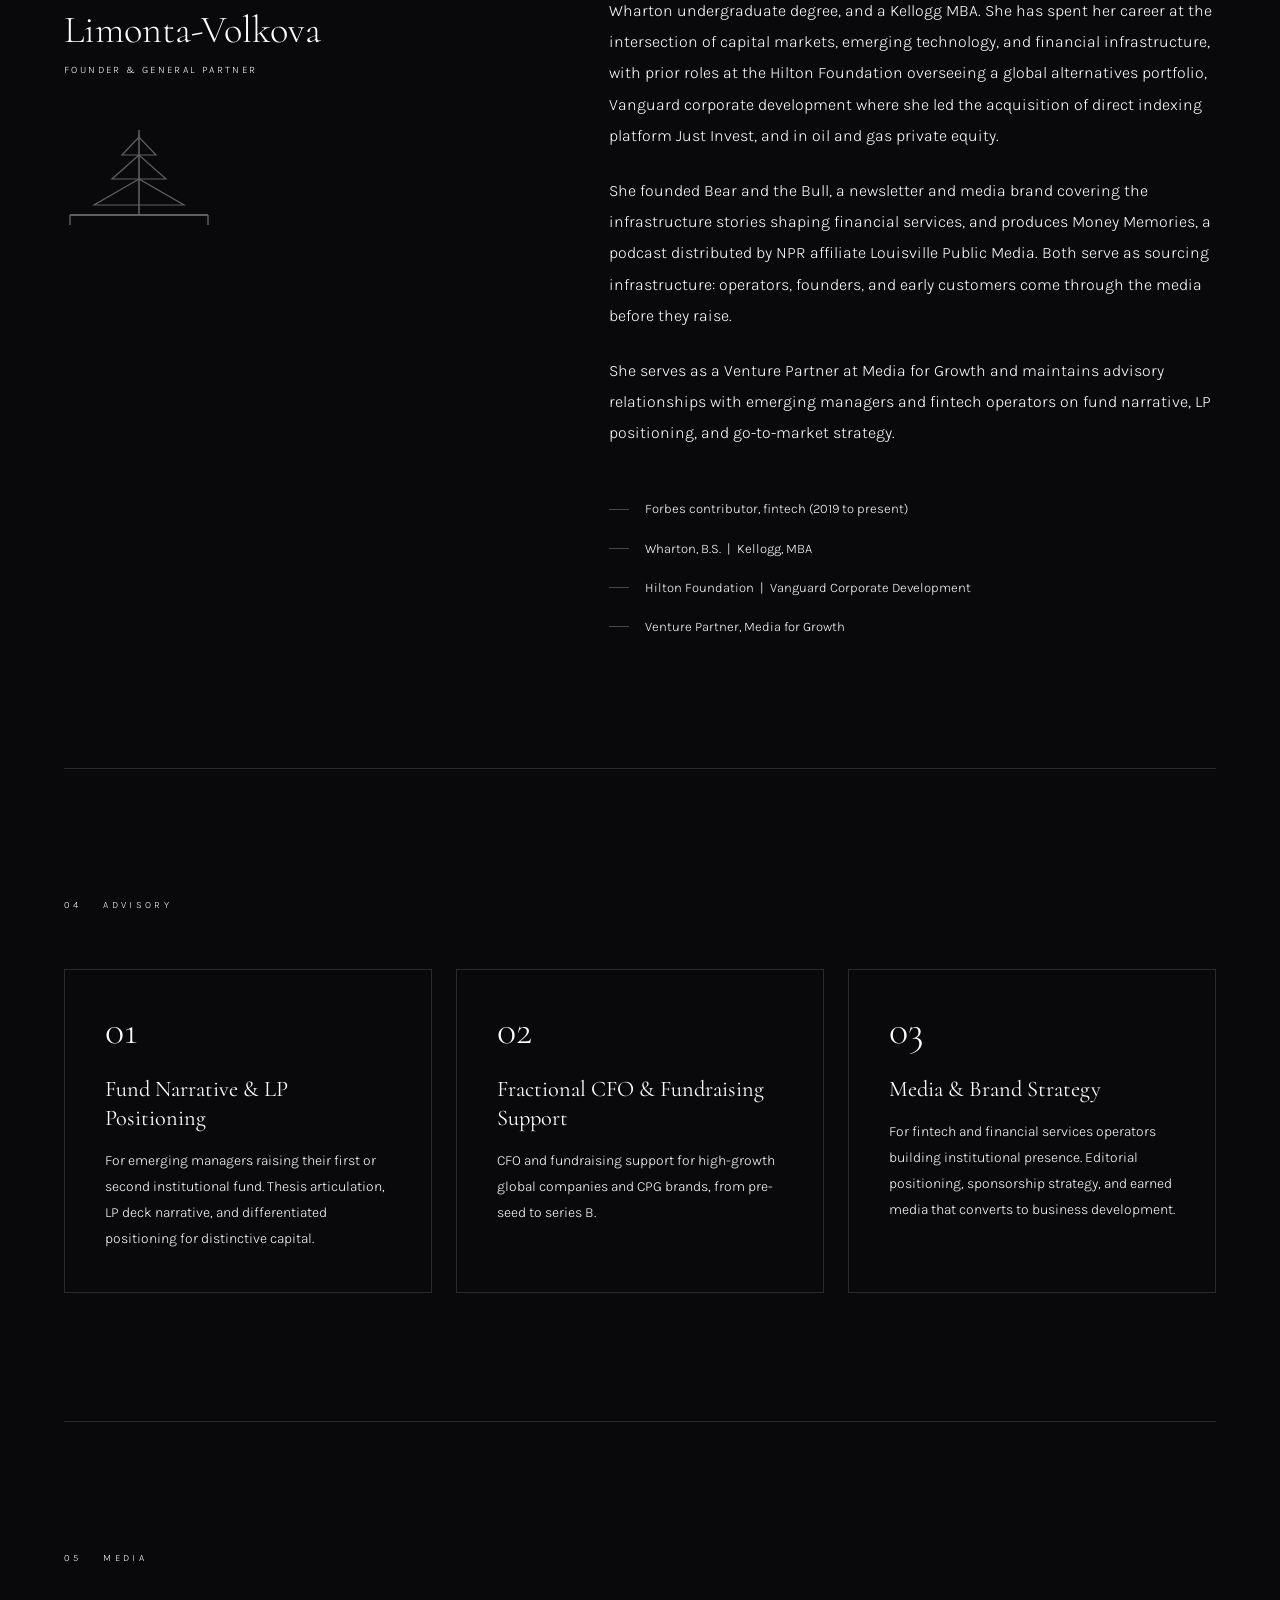
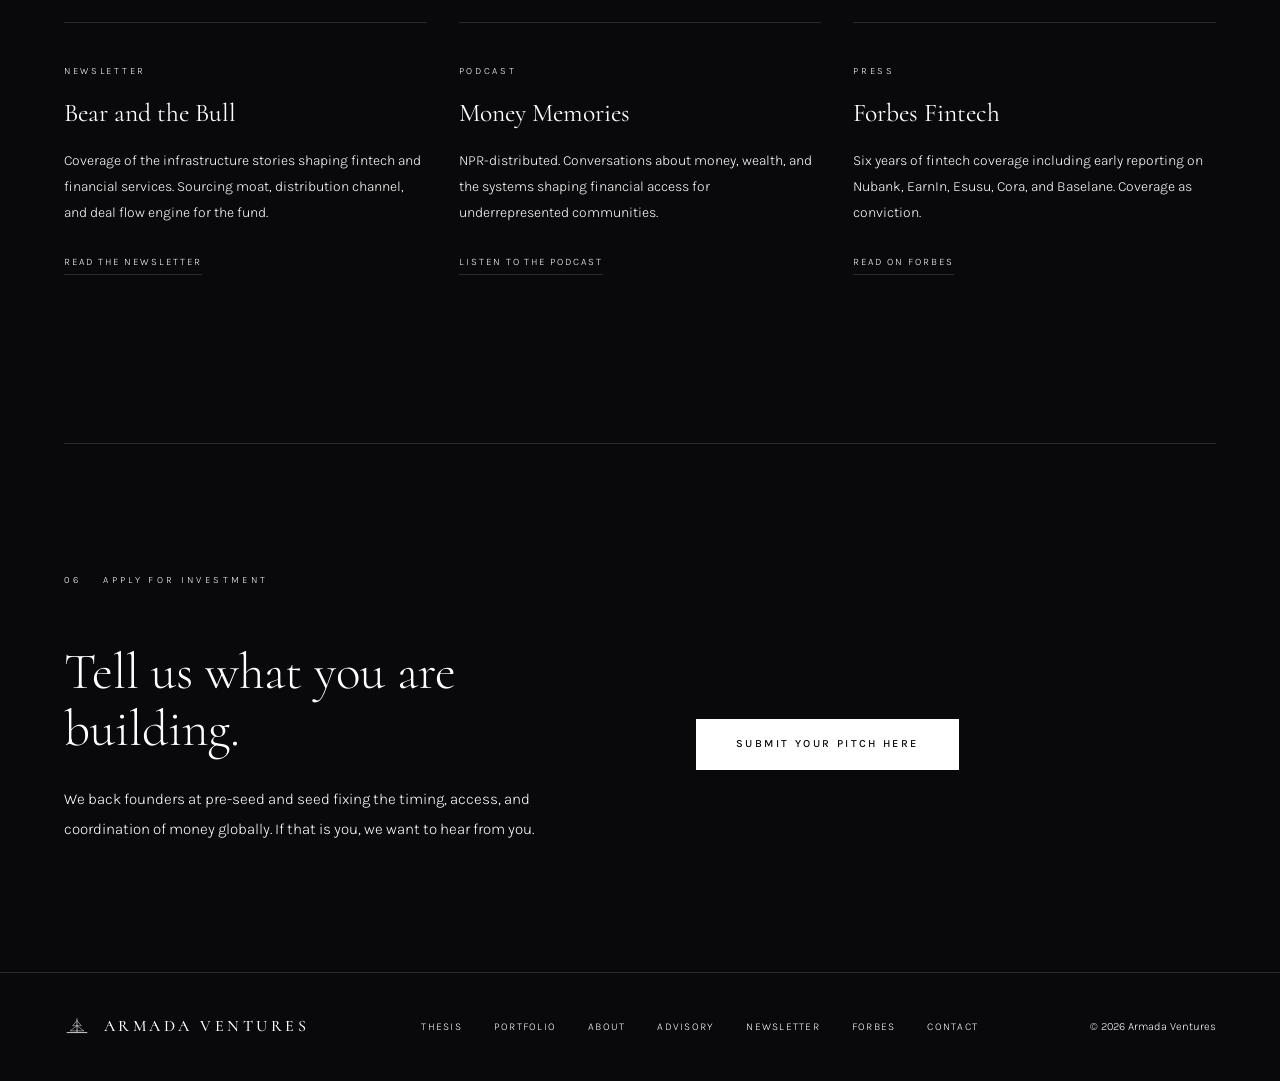
==== commit 9170e61c: "Update index 2.html" ====
--- a/index 2.html
+++ b/index 2.html
@@ -1096,11 +1096,10 @@
         </div>
         <div class="advisory-card">
           <div class="advisory-card-num">02</div>
-          <h3 class="advisory-card-title">Founder Investor Storytelling</h3>
+          <h3 class="advisory-card-title">Fractional CFO & Fundraising Support</h3>
           <p class="advisory-card-body">
-            For pre-seed and seed founders in regulated markets. Investor
-            narrative, category creation, and media strategy from someone who
-            has covered and backed both sides of the table.
+            CFO and fundraising support for high-growth global companies and CPG brands, from pre-seed
+            to series B.
           </p>
         </div>
         <div class="advisory-card">
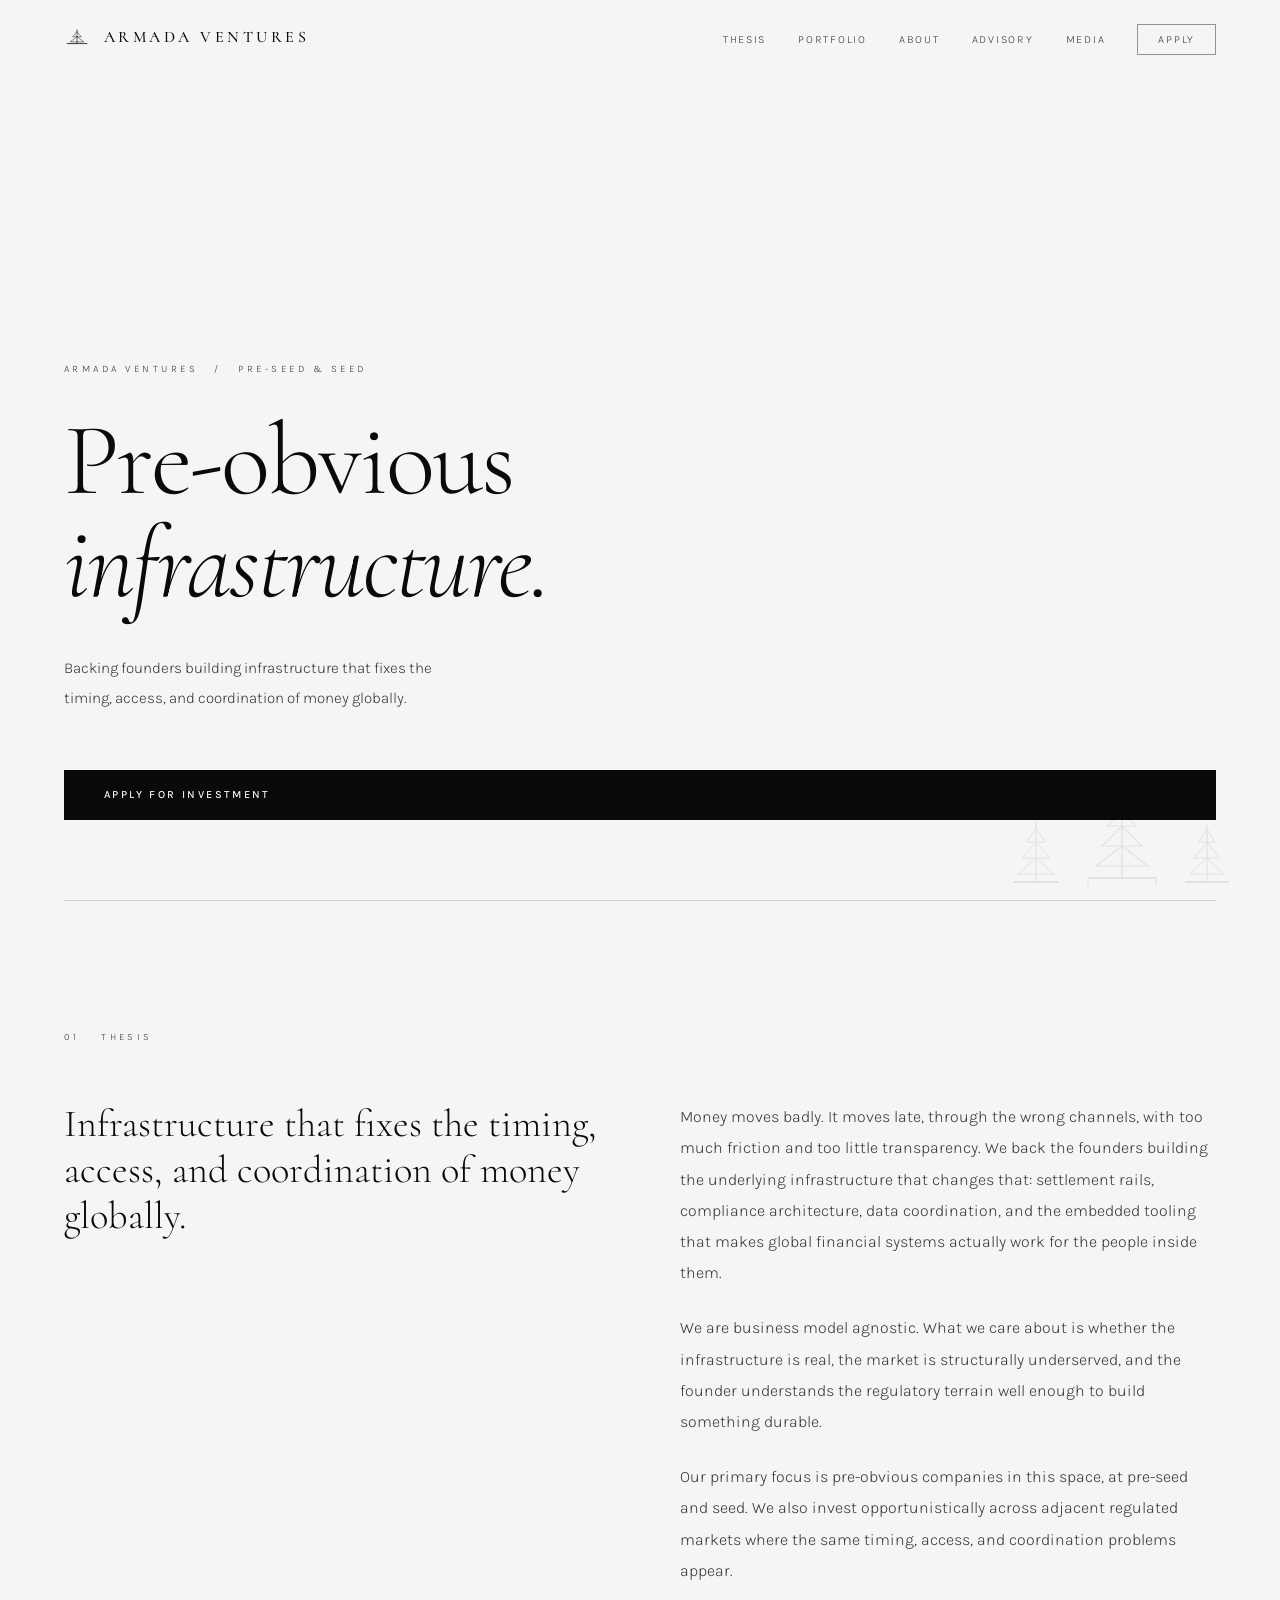
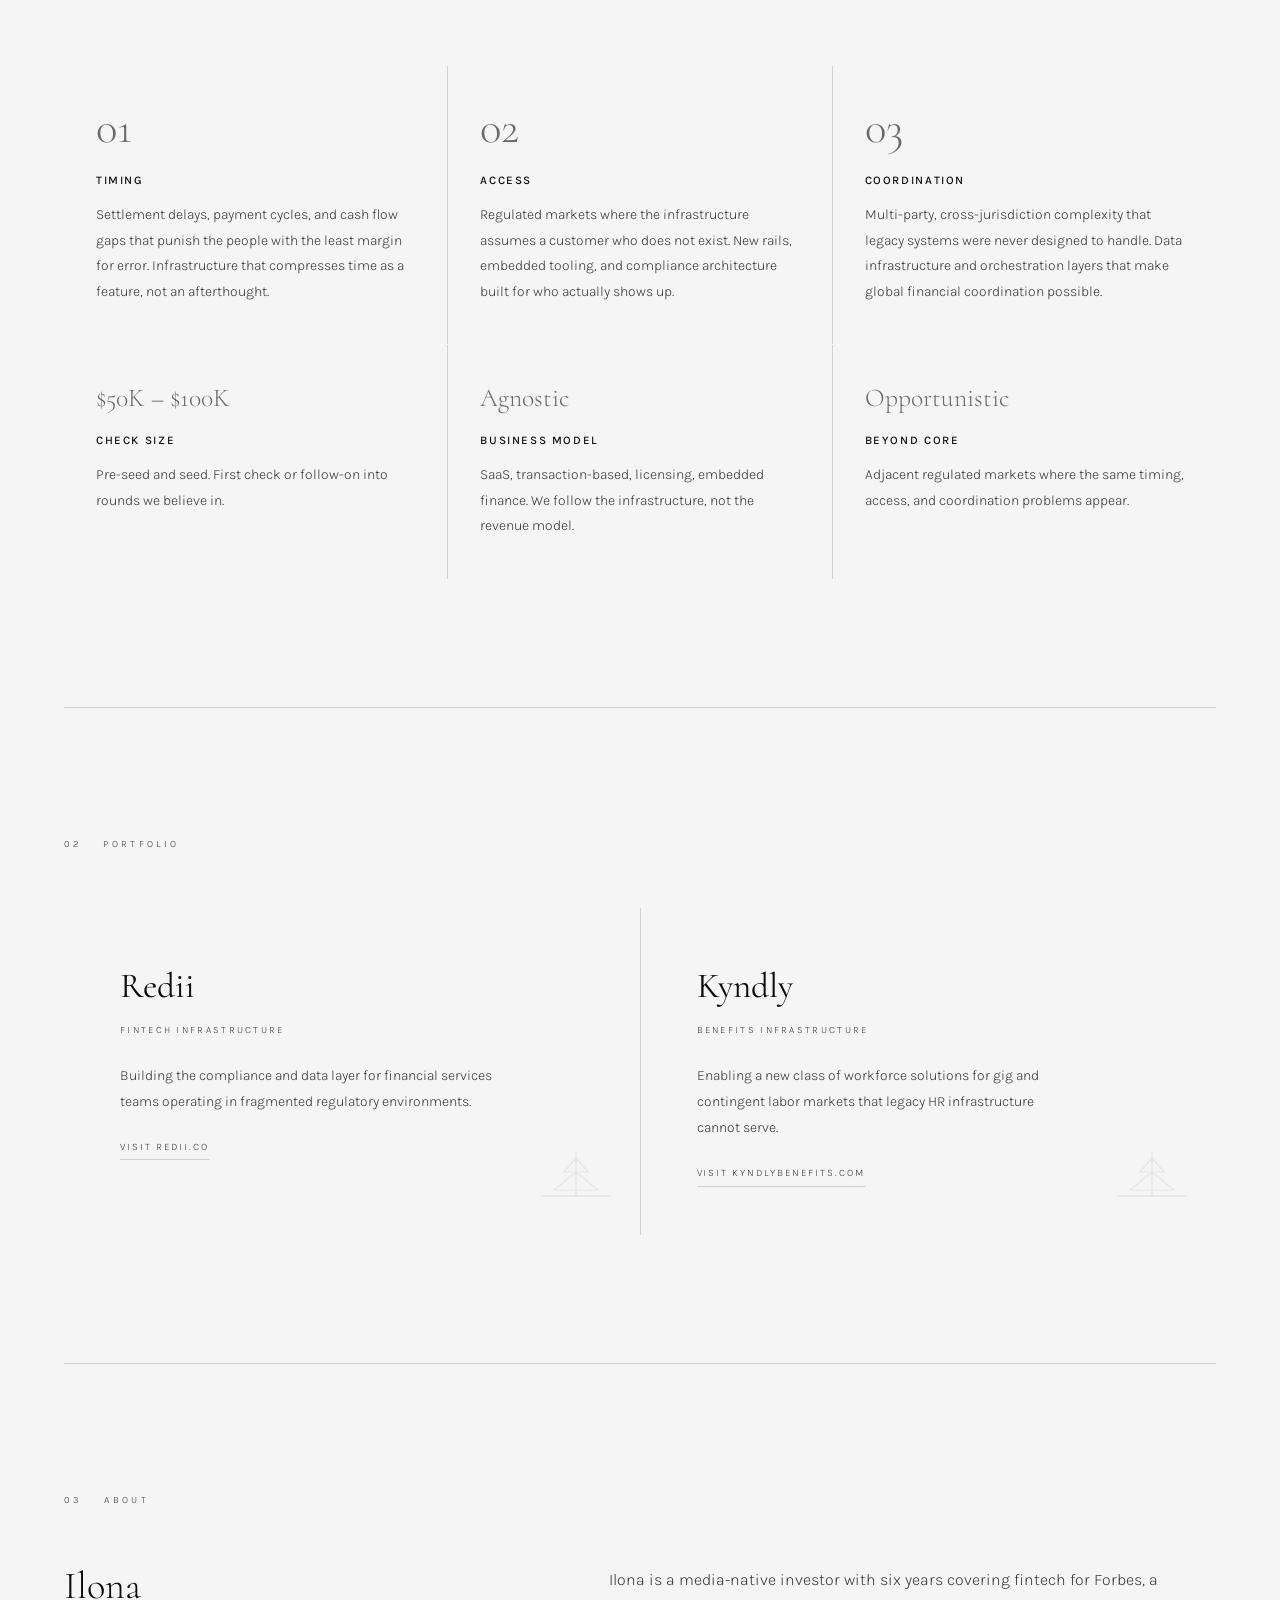
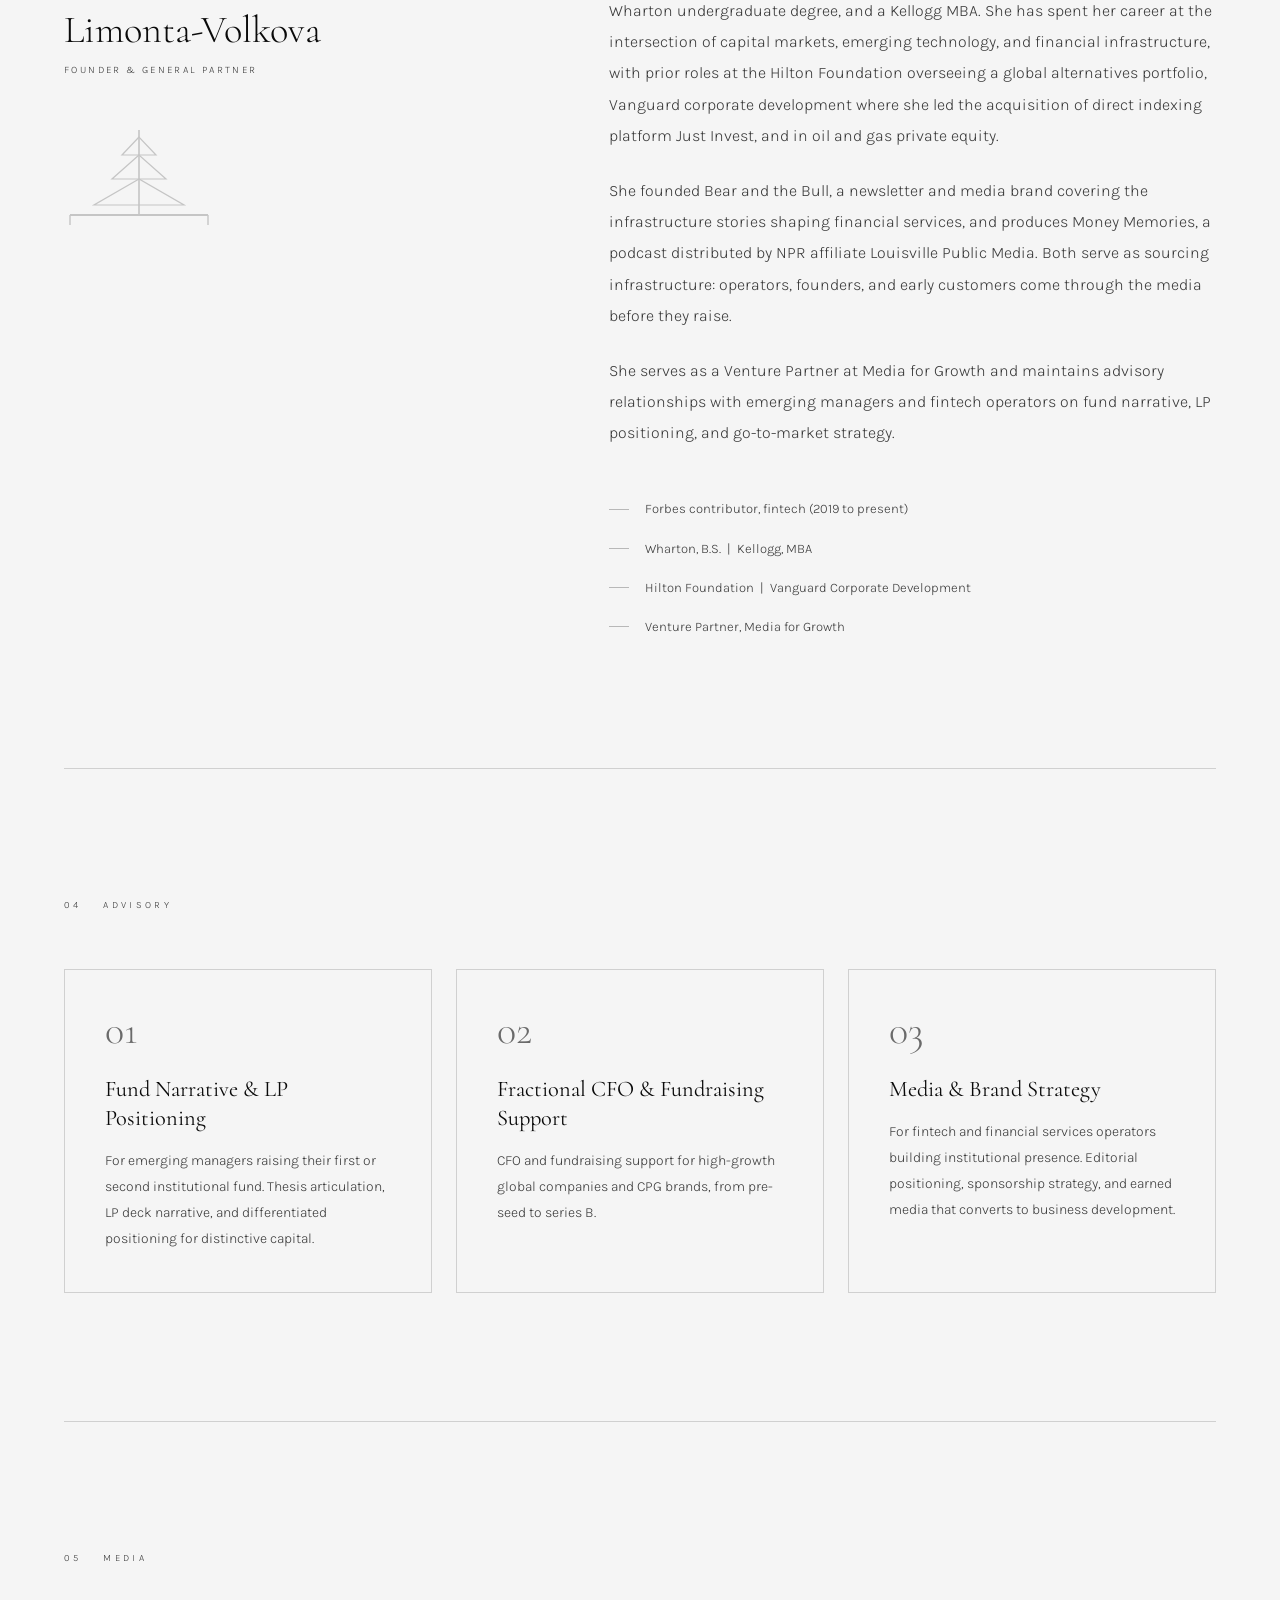
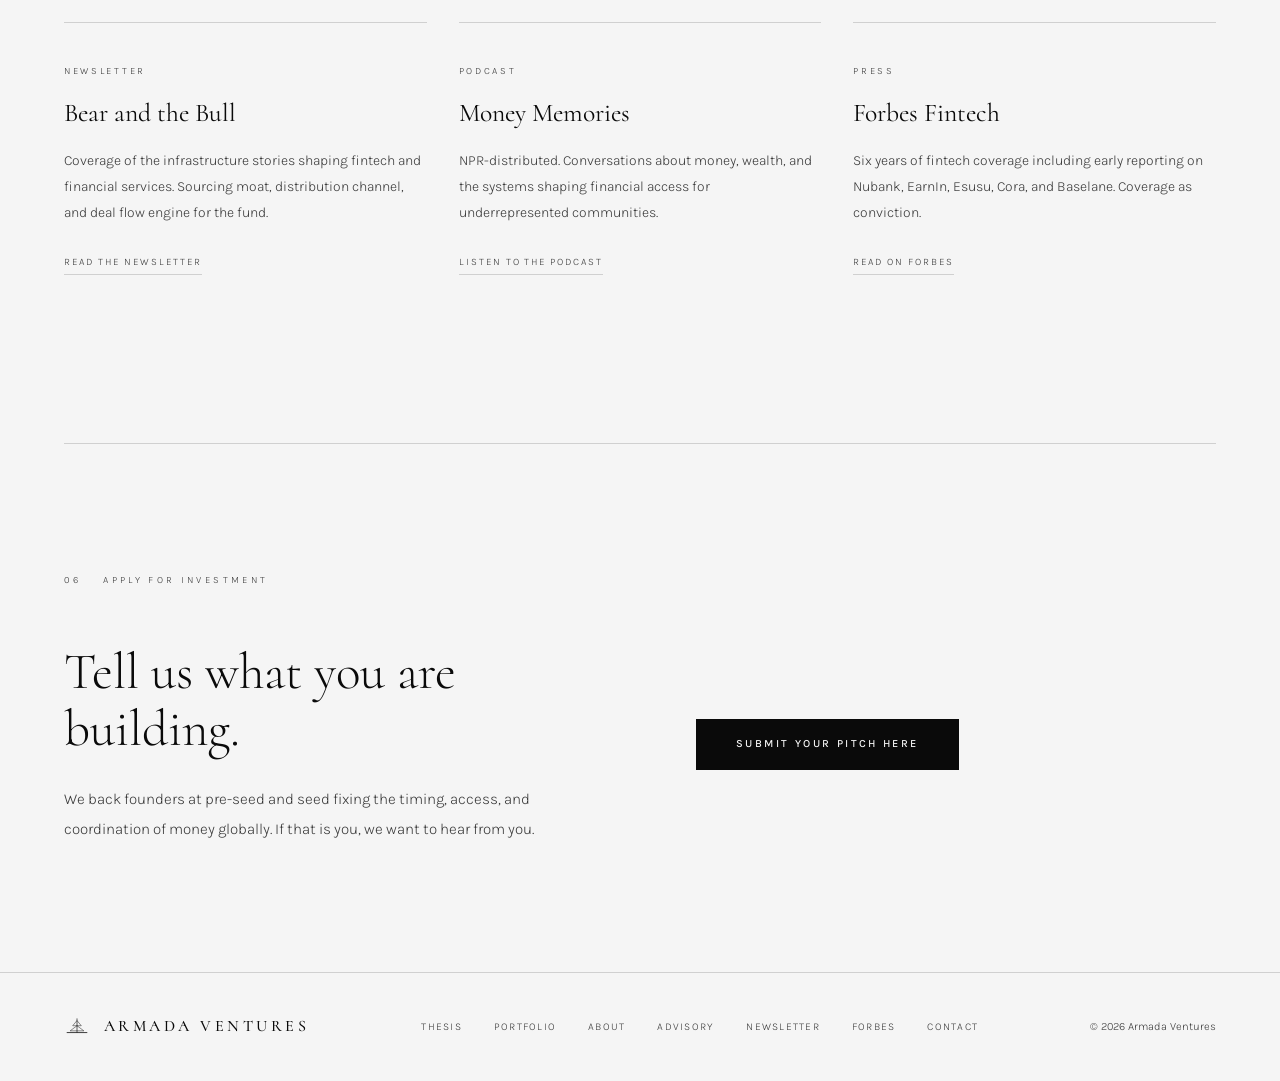
==== commit 61357369: "Update index 2.html" ====
--- a/index 2.html
+++ b/index 2.html
@@ -23,12 +23,12 @@
         padding: 0;
       }
       :root {
-        --bg: #09090b;
-        --surface: #111113;
-        --border: #2a2a2e;
-        --text: #ffffff;
-        --muted: #ffffff;
-        --faint: #ffffff;
+        --bg: #f5f5f5;
+        --surface: #eeeeee;
+        --border: #d0d0d0;
+        --text: #0a0a0a;
+        --muted: #3a3a3a;
+        --faint: #6a6a6a;
       }
       html {
         scroll-behavior: smooth;
@@ -58,10 +58,10 @@
         transition:
           background 0.4s,
           border-color 0.4s;
-        background: transparent; /* explicit so Jekyll theme can't bleed in */
+        background: transparent;
       }
       nav#main-nav.scrolled {
-        background: rgba(9, 9, 11, 0.95);
+        background: rgba(245, 245, 245, 0.95);
         backdrop-filter: blur(16px);
         border-color: var(--border);
       }
@@ -118,7 +118,7 @@
         letter-spacing: 0.16em;
         text-transform: uppercase;
         color: var(--text);
-        border: 1px solid rgba(255, 255, 255, 0.4);
+        border: 1px solid rgba(0, 0, 0, 0.4);
         padding: 0.5rem 1.25rem;
         text-decoration: none;
         transition:
@@ -148,7 +148,7 @@
         align-items: flex-end;
         gap: 1.5rem;
         padding-right: 3rem;
-        opacity: 0.12;
+        opacity: 0.08;
         pointer-events: none;
       }
       .hero-eyebrow {
@@ -166,7 +166,7 @@
         letter-spacing: -0.02em;
         max-width: 900px;
         margin-bottom: 2.5rem;
-        color: #ffffff;
+        color: var(--text);
       }
       .hero-headline em {
         font-style: italic;
@@ -183,8 +183,8 @@
         font-size: 0.68rem;
         letter-spacing: 0.22em;
         text-transform: uppercase;
-        background: #ffffff;
-        color: #09090b;
+        background: var(--text);
+        color: var(--bg);
         padding: 1rem 2.5rem;
         text-decoration: none;
         font-weight: 500;
@@ -219,7 +219,7 @@
         font-weight: 300;
         font-size: clamp(1.9rem, 3vw, 2.9rem);
         line-height: 1.2;
-        color: #ffffff;
+        color: var(--text);
       }
       .thesis-body {
         color: var(--muted);
@@ -253,7 +253,7 @@
         text-transform: uppercase;
         font-weight: 500;
         margin-bottom: 0.75rem;
-        color: #ffffff;
+        color: var(--text);
       }
       .pillar-text {
         font-size: 0.875rem;
@@ -289,10 +289,10 @@
         font-size: 2.2rem;
         font-weight: 400;
         margin-bottom: 0.4rem;
-        color: #ffffff;
+        color: var(--text);
       }
       .portfolio-name a {
-        color: #ffffff;
+        color: var(--text);
         text-decoration: none;
       }
       .portfolio-name a:hover {
@@ -326,8 +326,8 @@
           border-color 0.2s;
       }
       .portfolio-link:hover {
-        color: #ffffff;
-        border-color: #ffffff;
+        color: var(--text);
+        border-color: var(--text);
       }
       .about-grid {
         display: grid;
@@ -341,7 +341,7 @@
         font-size: clamp(2rem, 3vw, 2.8rem);
         line-height: 1.15;
         margin-bottom: 0.6rem;
-        color: #ffffff;
+        color: var(--text);
       }
       .about-role {
         font-size: 0.62rem;
@@ -351,7 +351,7 @@
         margin-bottom: 3rem;
       }
       .about-ship-wrap {
-        opacity: 0.35;
+        opacity: 0.2;
         margin-top: 1rem;
       }
       .about-body {
@@ -377,7 +377,7 @@
       .cred-line {
         width: 20px;
         height: 1px;
-        background: rgba(255, 255, 255, 0.25);
+        background: rgba(0, 0, 0, 0.25);
         flex-shrink: 0;
       }
       .advisory-grid {
@@ -404,7 +404,7 @@
         font-weight: 400;
         margin-bottom: 1rem;
         line-height: 1.3;
-        color: #ffffff;
+        color: var(--text);
       }
       .advisory-card-body {
         font-size: 0.875rem;
@@ -437,7 +437,7 @@
         font-size: 1.6rem;
         font-weight: 400;
         margin-bottom: 0.85rem;
-        color: #ffffff;
+        color: var(--text);
       }
       .media-desc {
         font-size: 0.875rem;
@@ -461,8 +461,8 @@
         align-self: flex-start;
       }
       .media-link:hover {
-        color: #ffffff;
-        border-color: #ffffff;
+        color: var(--text);
+        border-color: var(--text);
       }
 
       .apply-inner {
@@ -476,7 +476,7 @@
         font-weight: 300;
         font-size: clamp(2.4rem, 4vw, 4rem);
         line-height: 1.1;
-        color: #ffffff;
+        color: var(--text);
       }
       .apply-sub {
         color: var(--muted);
@@ -569,34 +569,10 @@
     <nav id="main-nav">
       <a href="#home" class="nav-brand">
         <svg width="26" height="18" viewBox="0 0 60 42" fill="none">
-          <line
-            x1="30"
-            y1="1"
-            x2="30"
-            y2="34"
-            stroke="#FFFFFF"
-            stroke-width="1.5"
-          />
-          <path
-            d="M30 6 L20 18 L30 18 L40 18Z"
-            stroke="#FFFFFF"
-            stroke-width="1.1"
-            fill="none"
-          />
-          <path
-            d="M30 18 L14 30 L30 30 L46 30Z"
-            stroke="#FFFFFF"
-            stroke-width="1.1"
-            fill="none"
-          />
-          <line
-            x1="6"
-            y1="34"
-            x2="54"
-            y2="34"
-            stroke="#FFFFFF"
-            stroke-width="1.8"
-          />
+          <line x1="30" y1="1" x2="30" y2="34" stroke="#0a0a0a" stroke-width="1.5"/>
+          <path d="M30 6 L20 18 L30 18 L40 18Z" stroke="#0a0a0a" stroke-width="1.1" fill="none"/>
+          <path d="M30 18 L14 30 L30 30 L46 30Z" stroke="#0a0a0a" stroke-width="1.1" fill="none"/>
+          <line x1="6" y1="34" x2="54" y2="34" stroke="#0a0a0a" stroke-width="1.8"/>
         </svg>
         <span class="nav-brand-name">Armada Ventures</span>
       </a>
@@ -613,134 +589,28 @@
     <section class="hero" id="home">
       <div class="hero-fleet" aria-hidden="true">
         <svg width="52" height="80" viewBox="0 0 52 80" fill="none">
-          <line
-            x1="26"
-            y1="2"
-            x2="26"
-            y2="62"
-            stroke="#FFFFFF"
-            stroke-width="1.2"
-          />
-          <path
-            d="M26 8 L17 22 L26 22 L35 22Z"
-            stroke="#FFFFFF"
-            stroke-width="1"
-            fill="none"
-          />
-          <path
-            d="M26 22 L12 38 L26 38 L40 38Z"
-            stroke="#FFFFFF"
-            stroke-width="1"
-            fill="none"
-          />
-          <path
-            d="M26 38 L8 54 L26 54 L44 54Z"
-            stroke="#FFFFFF"
-            stroke-width="1"
-            fill="none"
-          />
-          <line
-            x1="4"
-            y1="62"
-            x2="48"
-            y2="62"
-            stroke="#FFFFFF"
-            stroke-width="1.8"
-          />
+          <line x1="26" y1="2" x2="26" y2="62" stroke="#0a0a0a" stroke-width="1.2"/>
+          <path d="M26 8 L17 22 L26 22 L35 22Z" stroke="#0a0a0a" stroke-width="1" fill="none"/>
+          <path d="M26 22 L12 38 L26 38 L40 38Z" stroke="#0a0a0a" stroke-width="1" fill="none"/>
+          <path d="M26 38 L8 54 L26 54 L44 54Z" stroke="#0a0a0a" stroke-width="1" fill="none"/>
+          <line x1="4" y1="62" x2="48" y2="62" stroke="#0a0a0a" stroke-width="1.8"/>
         </svg>
         <svg width="72" height="110" viewBox="0 0 72 110" fill="none">
-          <line
-            x1="36"
-            y1="2"
-            x2="36"
-            y2="88"
-            stroke="#FFFFFF"
-            stroke-width="1.4"
-          />
-          <path
-            d="M36 7 L26 20 L36 20 L46 20Z"
-            stroke="#FFFFFF"
-            stroke-width="1.1"
-            fill="none"
-          />
-          <path
-            d="M36 20 L22 36 L36 36 L50 36Z"
-            stroke="#FFFFFF"
-            stroke-width="1.1"
-            fill="none"
-          />
-          <path
-            d="M36 36 L16 56 L36 56 L56 56Z"
-            stroke="#FFFFFF"
-            stroke-width="1.1"
-            fill="none"
-          />
-          <path
-            d="M36 56 L10 76 L36 76 L62 76Z"
-            stroke="#FFFFFF"
-            stroke-width="1.1"
-            fill="none"
-          />
-          <line
-            x1="2"
-            y1="88"
-            x2="70"
-            y2="88"
-            stroke="#FFFFFF"
-            stroke-width="2"
-          />
-          <line
-            x1="2"
-            y1="88"
-            x2="2"
-            y2="96"
-            stroke="#FFFFFF"
-            stroke-width="1.2"
-          />
-          <line
-            x1="70"
-            y1="88"
-            x2="70"
-            y2="96"
-            stroke="#FFFFFF"
-            stroke-width="1.2"
-          />
+          <line x1="36" y1="2" x2="36" y2="88" stroke="#0a0a0a" stroke-width="1.4"/>
+          <path d="M36 7 L26 20 L36 20 L46 20Z" stroke="#0a0a0a" stroke-width="1.1" fill="none"/>
+          <path d="M36 20 L22 36 L36 36 L50 36Z" stroke="#0a0a0a" stroke-width="1.1" fill="none"/>
+          <path d="M36 36 L16 56 L36 56 L56 56Z" stroke="#0a0a0a" stroke-width="1.1" fill="none"/>
+          <path d="M36 56 L10 76 L36 76 L62 76Z" stroke="#0a0a0a" stroke-width="1.1" fill="none"/>
+          <line x1="2" y1="88" x2="70" y2="88" stroke="#0a0a0a" stroke-width="2"/>
+          <line x1="2" y1="88" x2="2" y2="96" stroke="#0a0a0a" stroke-width="1.2"/>
+          <line x1="70" y1="88" x2="70" y2="96" stroke="#0a0a0a" stroke-width="1.2"/>
         </svg>
         <svg width="50" height="78" viewBox="0 0 50 78" fill="none">
-          <line
-            x1="25"
-            y1="2"
-            x2="25"
-            y2="60"
-            stroke="#FFFFFF"
-            stroke-width="1.2"
-          />
-          <path
-            d="M25 7 L17 20 L25 20 L33 20Z"
-            stroke="#FFFFFF"
-            stroke-width="1"
-            fill="none"
-          />
-          <path
-            d="M25 20 L12 36 L25 36 L38 36Z"
-            stroke="#FFFFFF"
-            stroke-width="1"
-            fill="none"
-          />
-          <path
-            d="M25 36 L8 52 L25 52 L42 52Z"
-            stroke="#FFFFFF"
-            stroke-width="1"
-            fill="none"
-          />
-          <line
-            x1="3"
-            y1="60"
-            x2="47"
-            y2="60"
-            stroke="#FFFFFF"
-            stroke-width="1.8"
-          />
+          <line x1="25" y1="2" x2="25" y2="60" stroke="#0a0a0a" stroke-width="1.2"/>
+          <path d="M25 7 L17 20 L25 20 L33 20Z" stroke="#0a0a0a" stroke-width="1" fill="none"/>
+          <path d="M25 20 L12 36 L25 36 L38 36Z" stroke="#0a0a0a" stroke-width="1" fill="none"/>
+          <path d="M25 36 L8 52 L25 52 L42 52Z" stroke="#0a0a0a" stroke-width="1" fill="none"/>
+          <line x1="3" y1="60" x2="47" y2="60" stroke="#0a0a0a" stroke-width="1.8"/>
         </svg>
       </div>
       <p class="hero-eyebrow">
@@ -817,23 +687,16 @@
       </div>
       <div class="pillars" style="margin-top: 1px">
         <div class="pillar">
-          <div
-            class="pillar-num"
-            style="font-size: 1.6rem; color: var(--muted)"
-          >
+          <div class="pillar-num" style="font-size: 1.6rem; color: var(--faint)">
             $50K &ndash; $100K
           </div>
           <div class="pillar-title">Check size</div>
           <p class="pillar-text">
-            Pre-seed and seed. First check or follow-on into rounds we believe
-            in.
+            Pre-seed and seed. First check or follow-on into rounds we believe in.
           </p>
         </div>
         <div class="pillar">
-          <div
-            class="pillar-num"
-            style="font-size: 1.6rem; color: var(--muted)"
-          >
+          <div class="pillar-num" style="font-size: 1.6rem; color: var(--faint)">
             Agnostic
           </div>
           <div class="pillar-title">Business model</div>
@@ -843,14 +706,10 @@
           </p>
         </div>
         <div class="pillar">
-          <div
-            class="pillar-num"
-            style="font-size: 1.6rem; color: var(--muted)"
-          >
+          <div class="pillar-num" style="font-size: 1.6rem; color: var(--faint)">
             Opportunistic
           </div>
           <div class="pillar-title">Beyond core</div>
-          <!-- FIXED: was missing closing > on this tag -->
           <p class="pillar-text">
             Adjacent regulated markets where the same timing, access, and
             coordination problems appear.
@@ -867,104 +726,40 @@
         <div class="portfolio-card">
           <div class="portfolio-card-ship" aria-hidden="true">
             <svg width="80" height="60" viewBox="0 0 80 60" fill="none">
-              <line
-                x1="40"
-                y1="2"
-                x2="40"
-                y2="46"
-                stroke="#FFFFFF"
-                stroke-width="1.5"
-              />
-              <path
-                d="M40 8 L28 22 L40 22 L52 22Z"
-                stroke="#FFFFFF"
-                stroke-width="1.2"
-                fill="none"
-              />
-              <path
-                d="M40 22 L18 40 L40 40 L62 40Z"
-                stroke="#FFFFFF"
-                stroke-width="1.2"
-                fill="none"
-              />
-              <line
-                x1="6"
-                y1="46"
-                x2="74"
-                y2="46"
-                stroke="#FFFFFF"
-                stroke-width="2"
-              />
+              <line x1="40" y1="2" x2="40" y2="46" stroke="#0a0a0a" stroke-width="1.5"/>
+              <path d="M40 8 L28 22 L40 22 L52 22Z" stroke="#0a0a0a" stroke-width="1.2" fill="none"/>
+              <path d="M40 22 L18 40 L40 40 L62 40Z" stroke="#0a0a0a" stroke-width="1.2" fill="none"/>
+              <line x1="6" y1="46" x2="74" y2="46" stroke="#0a0a0a" stroke-width="2"/>
             </svg>
           </div>
           <h3 class="portfolio-name">
-            <a href="https://www.redii.co/" target="_blank" rel="noopener"
-              >Redii</a
-            >
+            <a href="https://www.redii.co/" target="_blank" rel="noopener">Redii</a>
           </h3>
           <p class="portfolio-sector">Fintech Infrastructure</p>
           <p class="portfolio-desc">
             Building the compliance and data layer for financial services teams
             operating in fragmented regulatory environments.
           </p>
-          <a
-            href="https://www.redii.co/"
-            target="_blank"
-            rel="noopener"
-            class="portfolio-link"
-            >Visit redii.co</a
-          >
+          <a href="https://www.redii.co/" target="_blank" rel="noopener" class="portfolio-link">Visit redii.co</a>
         </div>
         <div class="portfolio-card">
           <div class="portfolio-card-ship" aria-hidden="true">
             <svg width="80" height="60" viewBox="0 0 80 60" fill="none">
-              <line
-                x1="40"
-                y1="2"
-                x2="40"
-                y2="46"
-                stroke="#FFFFFF"
-                stroke-width="1.5"
-              />
-              <path
-                d="M40 8 L28 22 L40 22 L52 22Z"
-                stroke="#FFFFFF"
-                stroke-width="1.2"
-                fill="none"
-              />
-              <path
-                d="M40 22 L18 40 L40 40 L62 40Z"
-                stroke="#FFFFFF"
-                stroke-width="1.2"
-                fill="none"
-              />
-              <line
-                x1="6"
-                y1="46"
-                x2="74"
-                y2="46"
-                stroke="#FFFFFF"
-                stroke-width="2"
-              />
+              <line x1="40" y1="2" x2="40" y2="46" stroke="#0a0a0a" stroke-width="1.5"/>
+              <path d="M40 8 L28 22 L40 22 L52 22Z" stroke="#0a0a0a" stroke-width="1.2" fill="none"/>
+              <path d="M40 22 L18 40 L40 40 L62 40Z" stroke="#0a0a0a" stroke-width="1.2" fill="none"/>
+              <line x1="6" y1="46" x2="74" y2="46" stroke="#0a0a0a" stroke-width="2"/>
             </svg>
           </div>
           <h3 class="portfolio-name">
-            <a href="https://kyndlybenefits.com/" target="_blank" rel="noopener"
-              >Kyndly</a
-            >
+            <a href="https://kyndlybenefits.com/" target="_blank" rel="noopener">Kyndly</a>
           </h3>
           <p class="portfolio-sector">Benefits Infrastructure</p>
           <p class="portfolio-desc">
             Enabling a new class of workforce solutions for gig and contingent
             labor markets that legacy HR infrastructure cannot serve.
           </p>
-          <a
-            href="https://kyndlybenefits.com/"
-            target="_blank"
-            rel="noopener"
-            class="portfolio-link"
-            >Visit kyndlybenefits.com</a
-          >
+          <a href="https://kyndlybenefits.com/" target="_blank" rel="noopener" class="portfolio-link">Visit kyndlybenefits.com</a>
         </div>
       </div>
     </section>
@@ -979,56 +774,13 @@
           <p class="about-role">Founder &amp; General Partner</p>
           <div class="about-ship-wrap" aria-hidden="true">
             <svg width="150" height="110" viewBox="0 0 150 110" fill="none">
-              <line
-                x1="75"
-                y1="3"
-                x2="75"
-                y2="88"
-                stroke="#FFFFFF"
-                stroke-width="1.6"
-              />
-              <path
-                d="M75 10 L58 28 L75 28 L92 28Z"
-                stroke="#FFFFFF"
-                stroke-width="1.2"
-                fill="none"
-              />
-              <path
-                d="M75 28 L48 52 L75 52 L102 52Z"
-                stroke="#FFFFFF"
-                stroke-width="1.2"
-                fill="none"
-              />
-              <path
-                d="M75 52 L30 78 L75 78 L120 78Z"
-                stroke="#FFFFFF"
-                stroke-width="1.2"
-                fill="none"
-              />
-              <line
-                x1="6"
-                y1="88"
-                x2="144"
-                y2="88"
-                stroke="#FFFFFF"
-                stroke-width="2.2"
-              />
-              <line
-                x1="6"
-                y1="88"
-                x2="6"
-                y2="98"
-                stroke="#FFFFFF"
-                stroke-width="1.4"
-              />
-              <line
-                x1="144"
-                y1="88"
-                x2="144"
-                y2="98"
-                stroke="#FFFFFF"
-                stroke-width="1.4"
-              />
+              <line x1="75" y1="3" x2="75" y2="88" stroke="#0a0a0a" stroke-width="1.6"/>
+              <path d="M75 10 L58 28 L75 28 L92 28Z" stroke="#0a0a0a" stroke-width="1.2" fill="none"/>
+              <path d="M75 28 L48 52 L75 52 L102 52Z" stroke="#0a0a0a" stroke-width="1.2" fill="none"/>
+              <path d="M75 52 L30 78 L75 78 L120 78Z" stroke="#0a0a0a" stroke-width="1.2" fill="none"/>
+              <line x1="6" y1="88" x2="144" y2="88" stroke="#0a0a0a" stroke-width="2.2"/>
+              <line x1="6" y1="88" x2="6" y2="98" stroke="#0a0a0a" stroke-width="1.4"/>
+              <line x1="144" y1="88" x2="144" y2="98" stroke="#0a0a0a" stroke-width="1.4"/>
             </svg>
           </div>
         </div>
@@ -1040,16 +792,14 @@
             technology, and financial infrastructure, with prior roles at the
             Hilton Foundation overseeing a global alternatives portfolio,
             Vanguard corporate development where she led the acquisition of
-            direct indexing platform Just Invest, and in oil and gas private
-            equity.
+            direct indexing platform Just Invest, and in oil and gas private equity.
           </p>
           <p>
             She founded Bear and the Bull, a newsletter and media brand covering
             the infrastructure stories shaping financial services, and produces
             Money Memories, a podcast distributed by NPR affiliate Louisville
             Public Media. Both serve as sourcing infrastructure: operators,
-            founders, and early customers come through the media before they
-            raise.
+            founders, and early customers come through the media before they raise.
           </p>
           <p>
             She serves as a Venture Partner at Media for Growth and maintains
@@ -1085,9 +835,7 @@
       <div class="advisory-grid">
         <div class="advisory-card">
           <div class="advisory-card-num">01</div>
-          <h3 class="advisory-card-title">
-            Fund Narrative &amp; LP Positioning
-          </h3>
+          <h3 class="advisory-card-title">Fund Narrative &amp; LP Positioning</h3>
           <p class="advisory-card-body">
             For emerging managers raising their first or second institutional
             fund. Thesis articulation, LP deck narrative, and differentiated
@@ -1098,8 +846,7 @@
           <div class="advisory-card-num">02</div>
           <h3 class="advisory-card-title">Fractional CFO & Fundraising Support</h3>
           <p class="advisory-card-body">
-            CFO and fundraising support for high-growth global companies and CPG brands, from pre-seed
-            to series B.
+            CFO and fundraising support for high-growth global companies and CPG brands, from pre-seed to series B.
           </p>
         </div>
         <div class="advisory-card">
@@ -1124,16 +871,9 @@
           <h3 class="media-title">Bear and the Bull</h3>
           <p class="media-desc">
             Coverage of the infrastructure stories shaping fintech and financial
-            services. Sourcing moat, distribution channel, and deal flow engine
-            for the fund.
-          </p>
-          <a
-            href="https://bearandthebull.beehiiv.com"
-            target="_blank"
-            rel="noopener"
-            class="media-link"
-            >Read the newsletter</a
-          >
+            services. Sourcing moat, distribution channel, and deal flow engine for the fund.
+          </p>
+          <a href="https://bearandthebull.beehiiv.com" target="_blank" rel="noopener" class="media-link">Read the newsletter</a>
         </div>
         <div class="media-item">
           <p class="media-label">Podcast</p>
@@ -1142,13 +882,7 @@
             NPR-distributed. Conversations about money, wealth, and the systems
             shaping financial access for underrepresented communities.
           </p>
-          <a
-            href="https://www.louisvillepublicmedia.org/podcast/money-memories"
-            target="_blank"
-            rel="noopener"
-            class="media-link"
-            >Listen to the podcast</a
-          >
+          <a href="https://www.louisvillepublicmedia.org/podcast/money-memories" target="_blank" rel="noopener" class="media-link">Listen to the podcast</a>
         </div>
         <div class="media-item">
           <p class="media-label">Press</p>
@@ -1157,13 +891,7 @@
             Six years of fintech coverage including early reporting on Nubank,
             EarnIn, Esusu, Cora, and Baselane. Coverage as conviction.
           </p>
-          <a
-            href="https://www.forbes.com/sites/ilonalimonta-volkova/"
-            target="_blank"
-            rel="noopener"
-            class="media-link"
-            >Read on Forbes</a
-          >
+          <a href="https://www.forbes.com/sites/ilonalimonta-volkova/" target="_blank" rel="noopener" class="media-link">Read on Forbes</a>
         </div>
       </div>
     </section>
@@ -1177,8 +905,7 @@
           <h2 class="apply-headline">Tell us what you are building.</h2>
           <p class="apply-sub">
             We back founders at pre-seed and seed fixing the timing, access, and
-            coordination of money globally. If that is you, we want to hear from
-            you.
+            coordination of money globally. If that is you, we want to hear from you.
           </p>
         </div>
         <div>
@@ -1197,34 +924,10 @@
       <div class="footer-brand">
         <a href="#home" class="nav-brand">
           <svg width="26" height="18" viewBox="0 0 60 42" fill="none">
-            <line
-              x1="30"
-              y1="1"
-              x2="30"
-              y2="34"
-              stroke="#FFFFFF"
-              stroke-width="1.5"
-            />
-            <path
-              d="M30 6 L20 18 L30 18 L40 18Z"
-              stroke="#FFFFFF"
-              stroke-width="1.1"
-              fill="none"
-            />
-            <path
-              d="M30 18 L14 30 L30 30 L46 30Z"
-              stroke="#FFFFFF"
-              stroke-width="1.1"
-              fill="none"
-            />
-            <line
-              x1="6"
-              y1="34"
-              x2="54"
-              y2="34"
-              stroke="#FFFFFF"
-              stroke-width="1.8"
-            />
+            <line x1="30" y1="1" x2="30" y2="34" stroke="#0a0a0a" stroke-width="1.5"/>
+            <path d="M30 6 L20 18 L30 18 L40 18Z" stroke="#0a0a0a" stroke-width="1.1" fill="none"/>
+            <path d="M30 18 L14 30 L30 30 L46 30Z" stroke="#0a0a0a" stroke-width="1.1" fill="none"/>
+            <line x1="6" y1="34" x2="54" y2="34" stroke="#0a0a0a" stroke-width="1.8"/>
           </svg>
           <span class="nav-brand-name">Armada Ventures</span>
         </a>
@@ -1234,18 +937,8 @@
         <a href="#portfolio">Portfolio</a>
         <a href="#about">About</a>
         <a href="#advisory">Advisory</a>
-        <a
-          href="https://bearandthebull.beehiiv.com"
-          target="_blank"
-          rel="noopener"
-          >Newsletter</a
-        >
-        <a
-          href="https://www.forbes.com/sites/ilonavolkova/"
-          target="_blank"
-          rel="noopener"
-          >Forbes</a
-        >
+        <a href="https://bearandthebull.beehiiv.com" target="_blank" rel="noopener">Newsletter</a>
+        <a href="https://www.forbes.com/sites/ilonavolkova/" target="_blank" rel="noopener">Forbes</a>
         <a href="mailto:hello@armada-ventures.com">Contact</a>
       </nav>
       <span class="footer-copy">&copy; 2026 Armada Ventures</span>
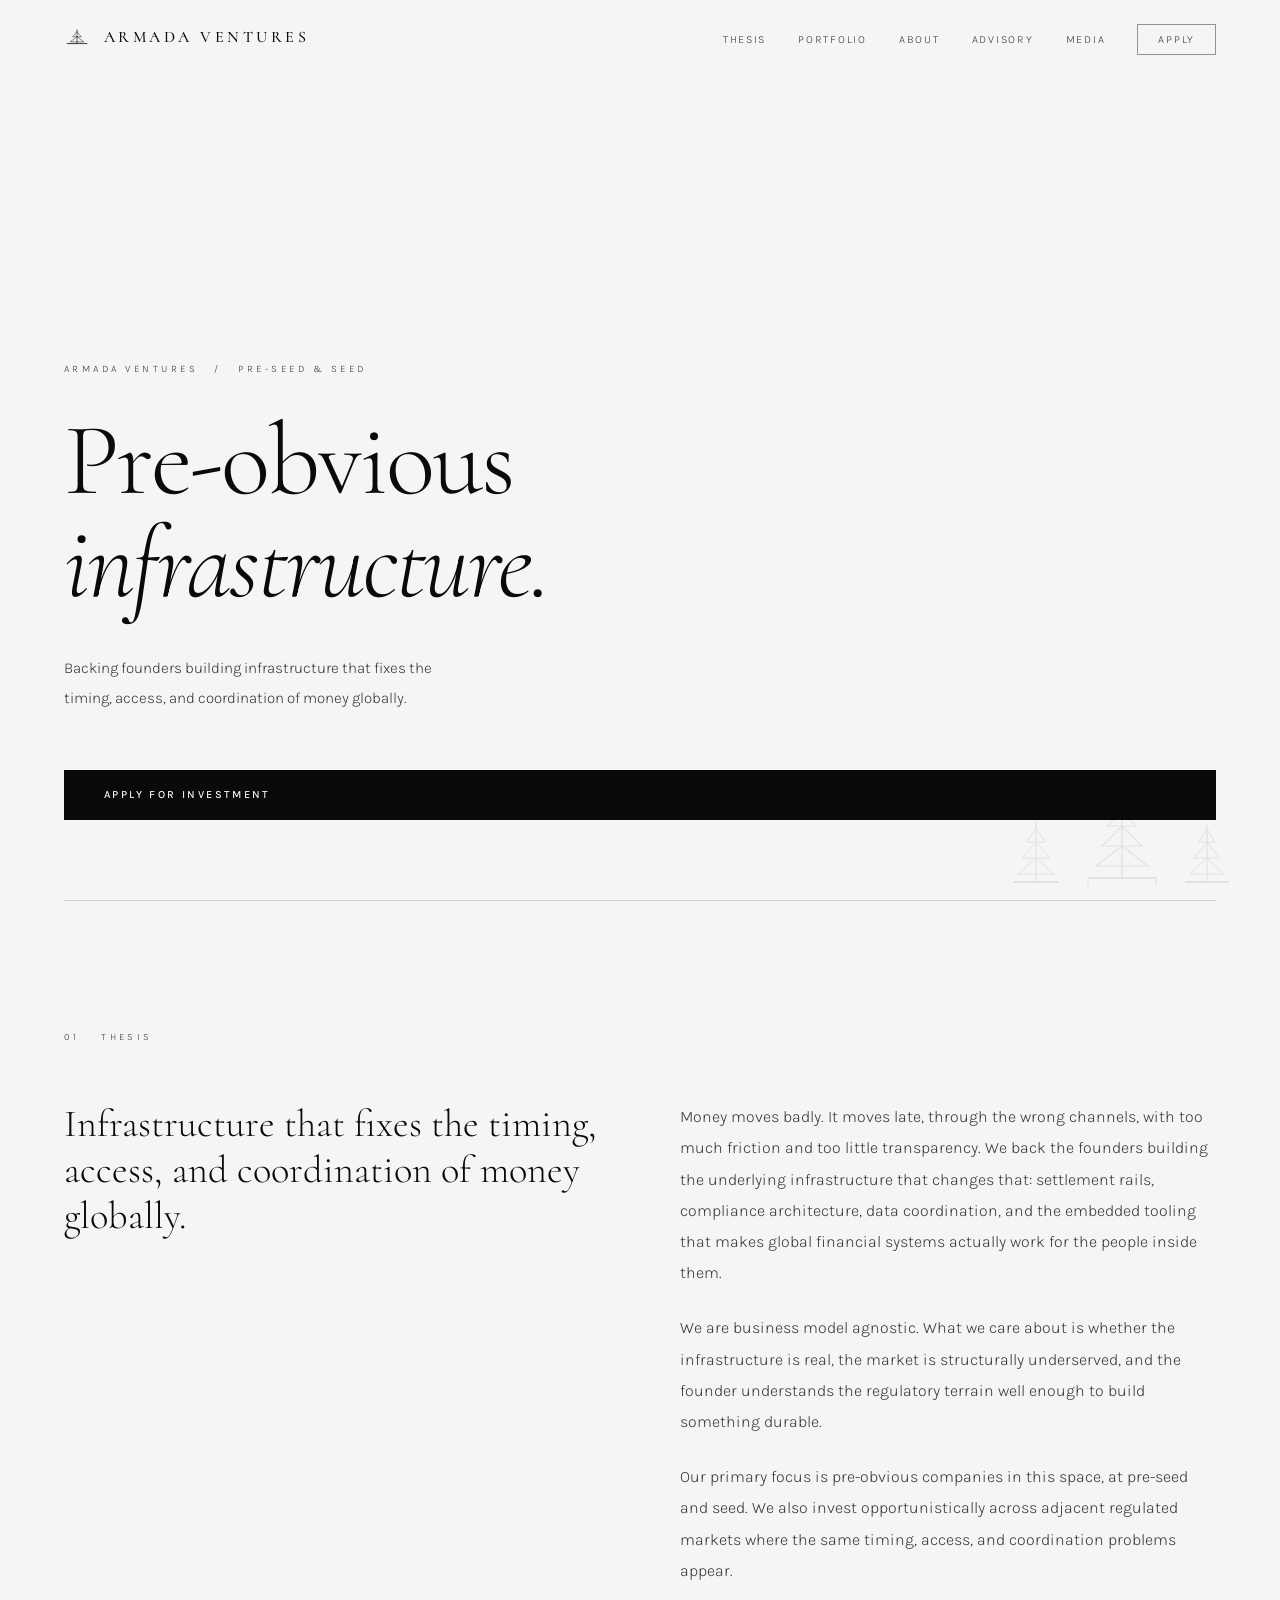
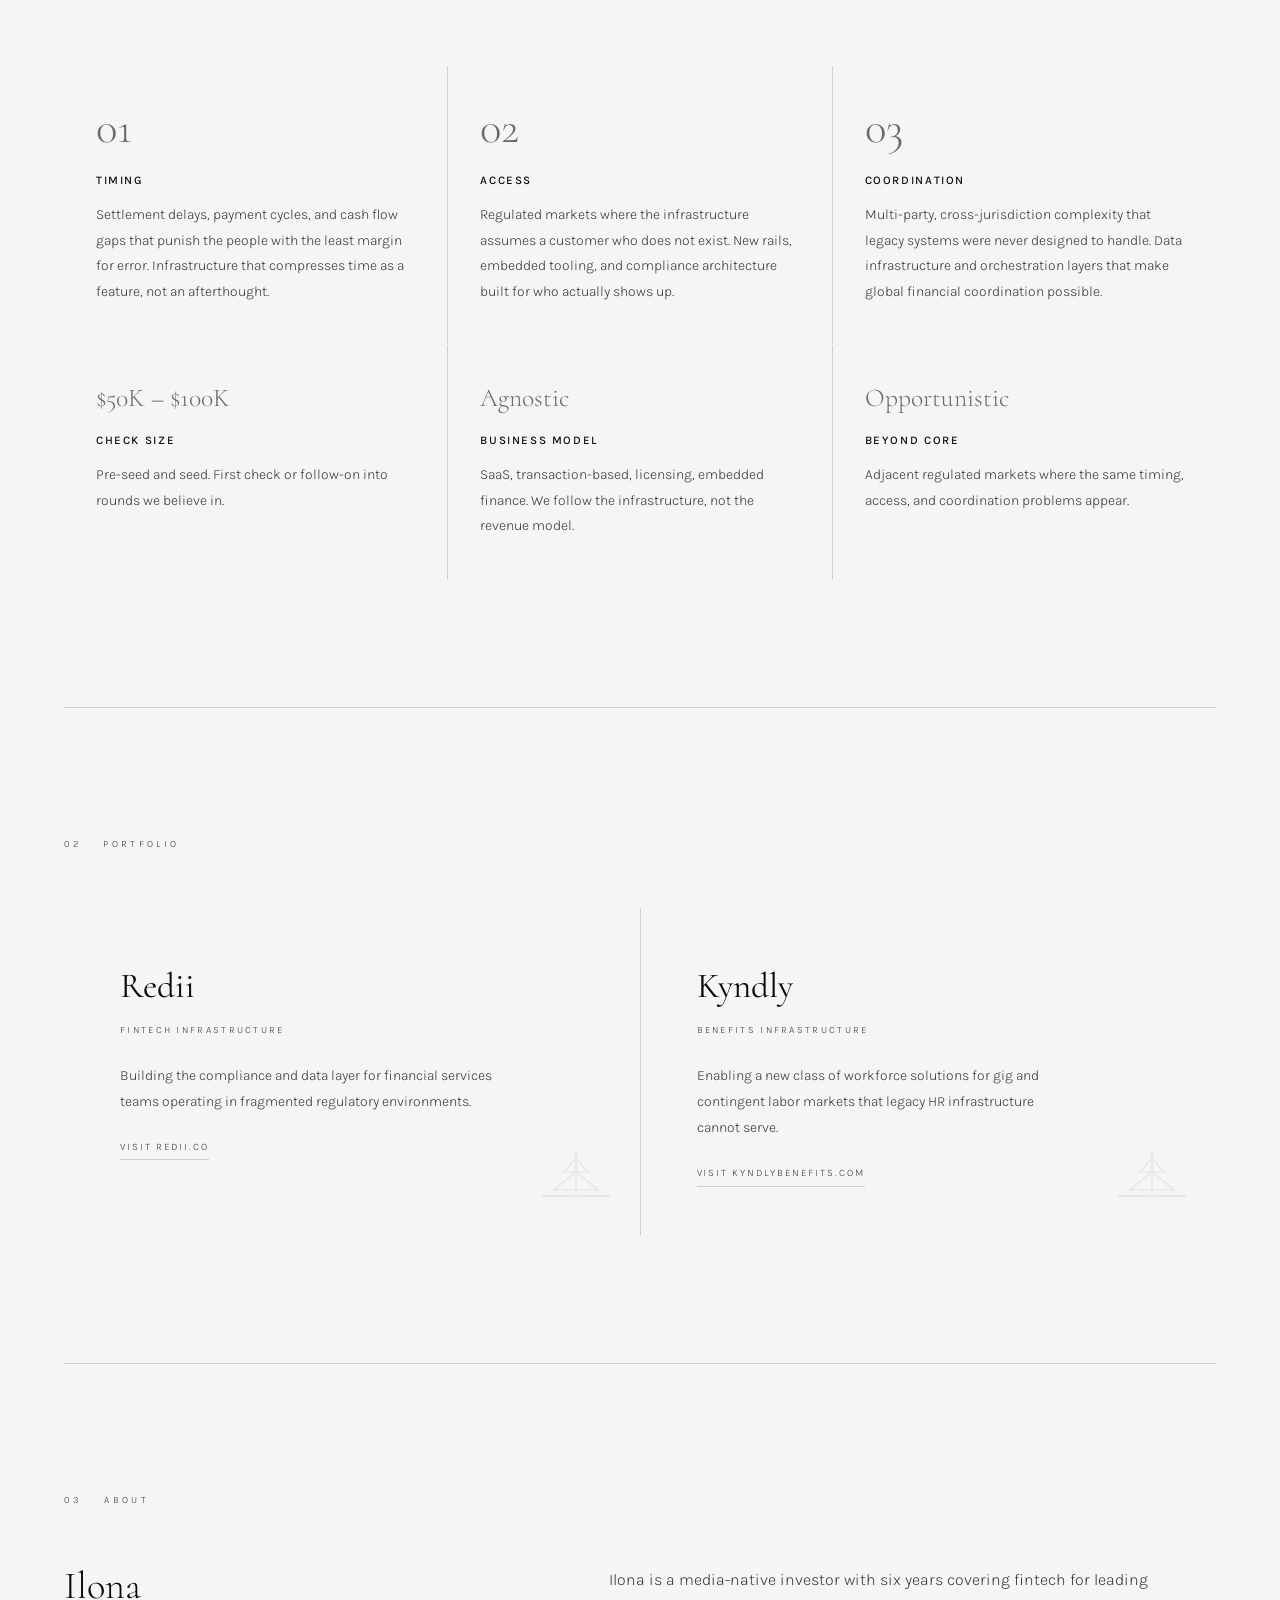
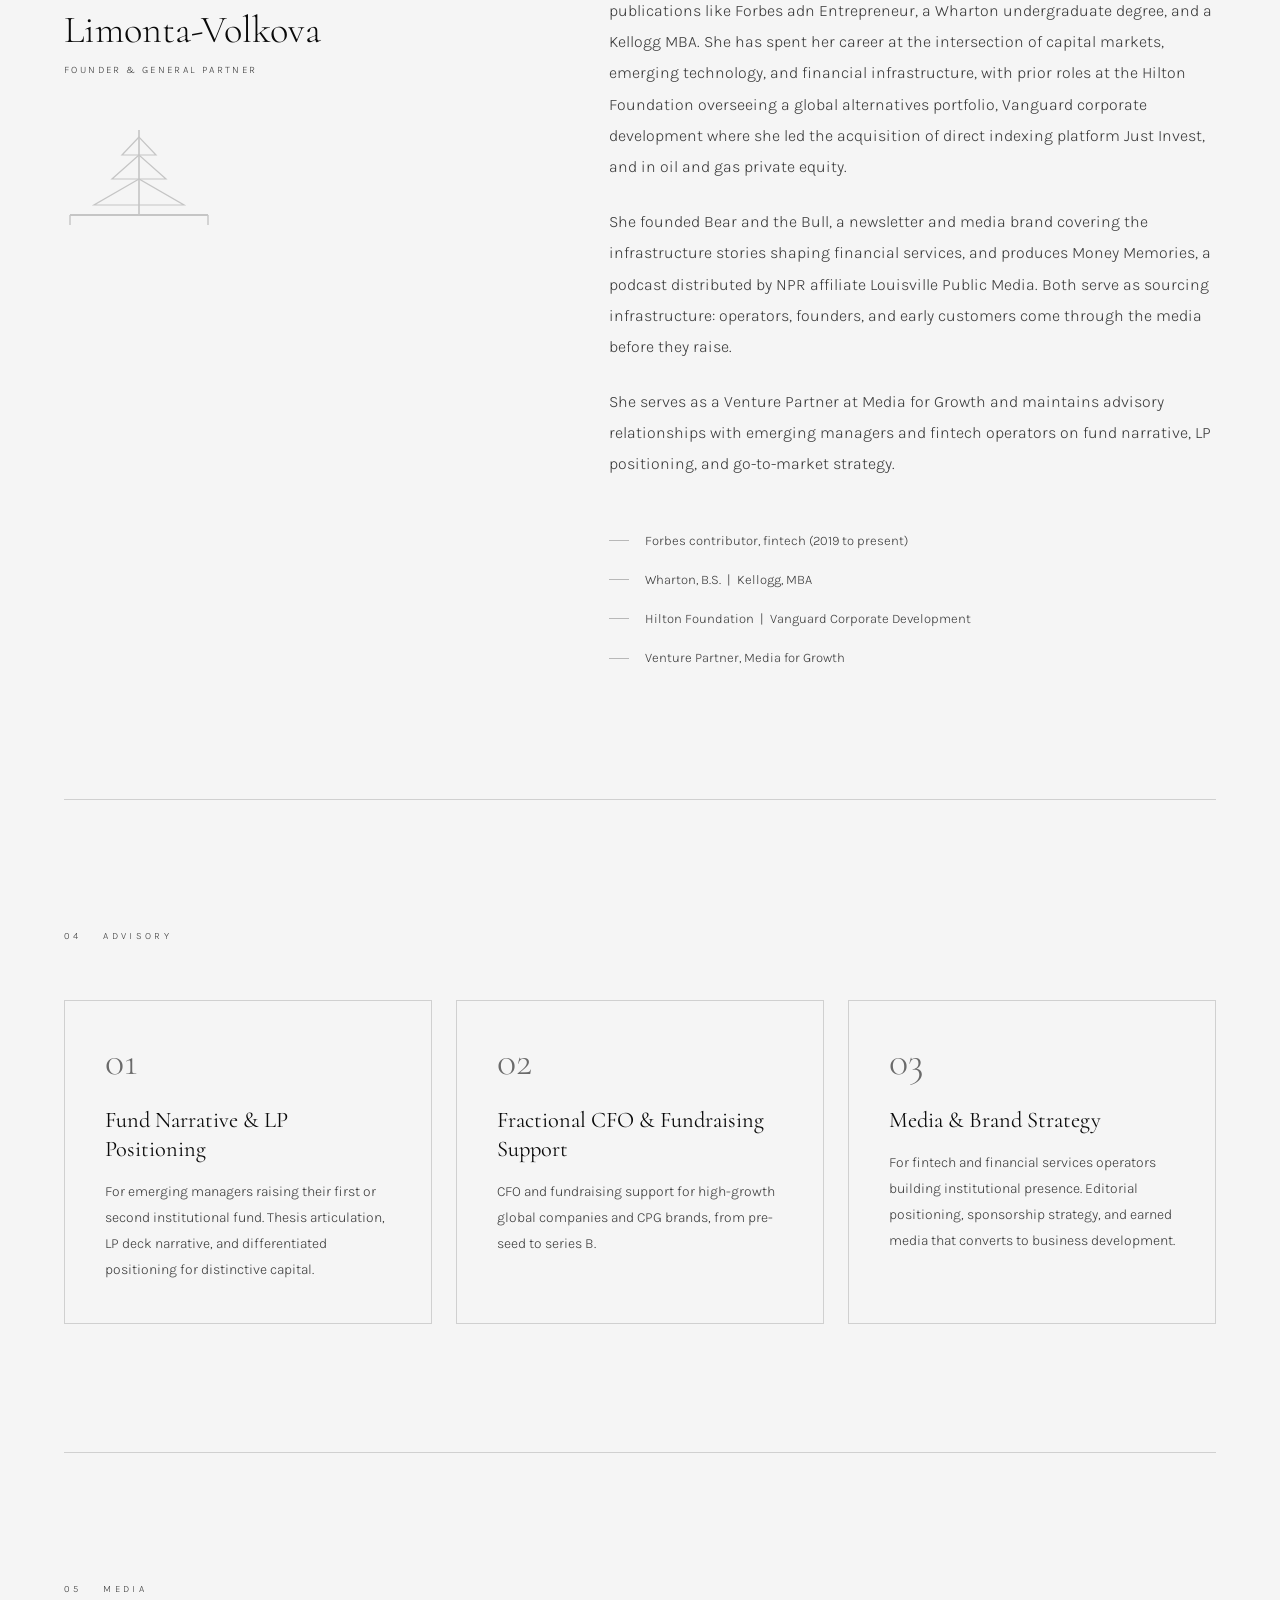
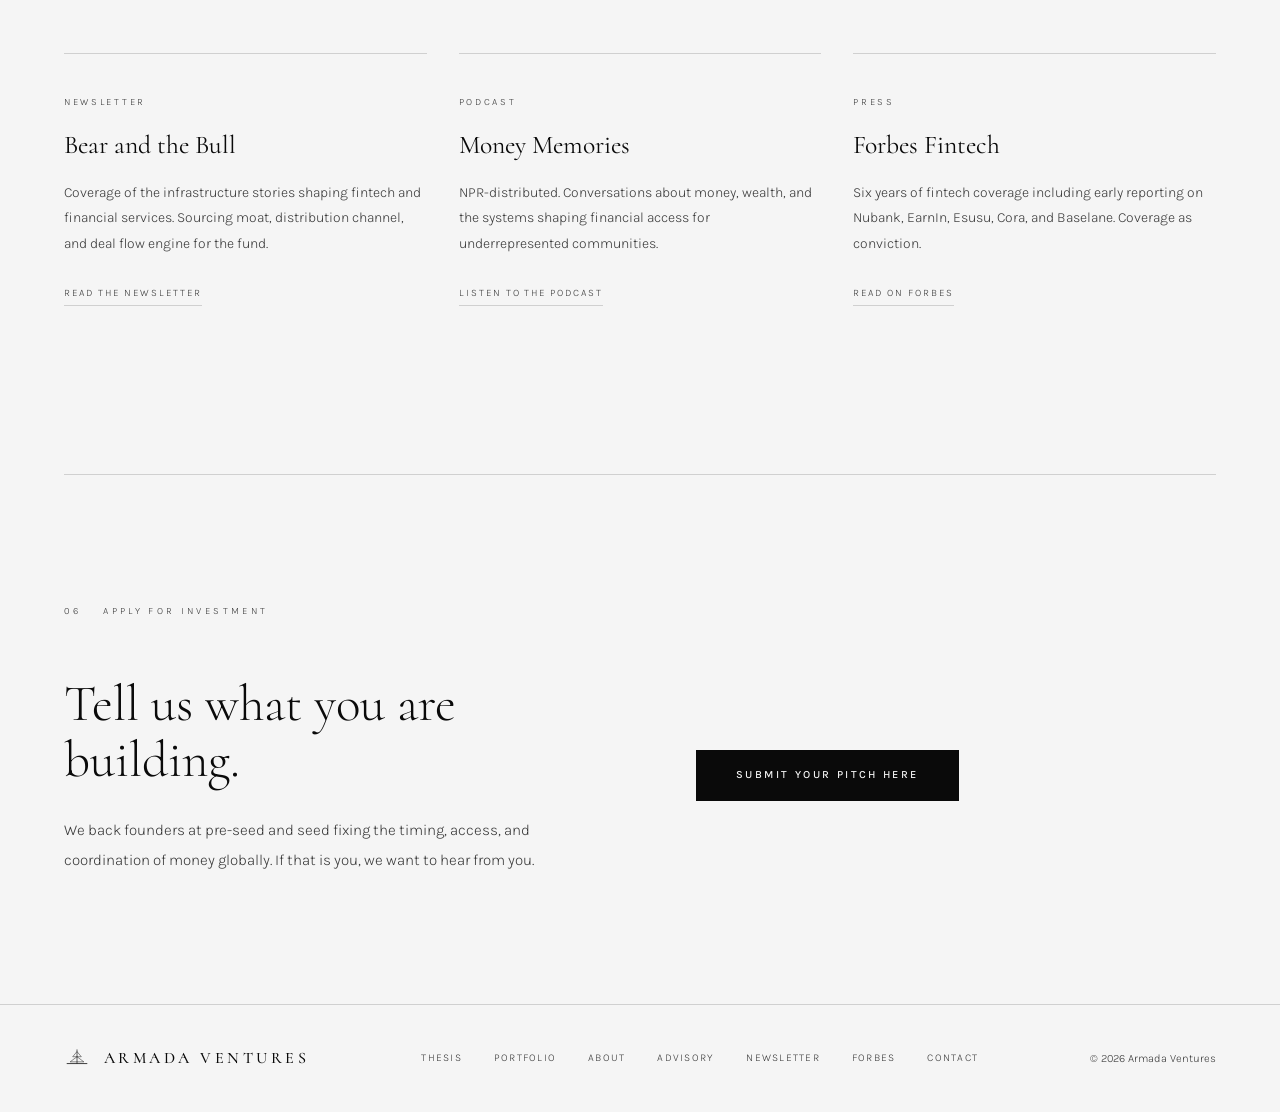
==== commit 8c008ffe: "Update index 2.html" ====
--- a/index 2.html
+++ b/index 2.html
@@ -787,7 +787,7 @@
         <div class="about-body">
           <p>
             Ilona is a media-native investor with six years covering fintech for
-            Forbes, a Wharton undergraduate degree, and a Kellogg MBA. She has
+            leading publications like Forbes adn Entrepreneur, a Wharton undergraduate degree, and a Kellogg MBA. She has
             spent her career at the intersection of capital markets, emerging
             technology, and financial infrastructure, with prior roles at the
             Hilton Foundation overseeing a global alternatives portfolio,
